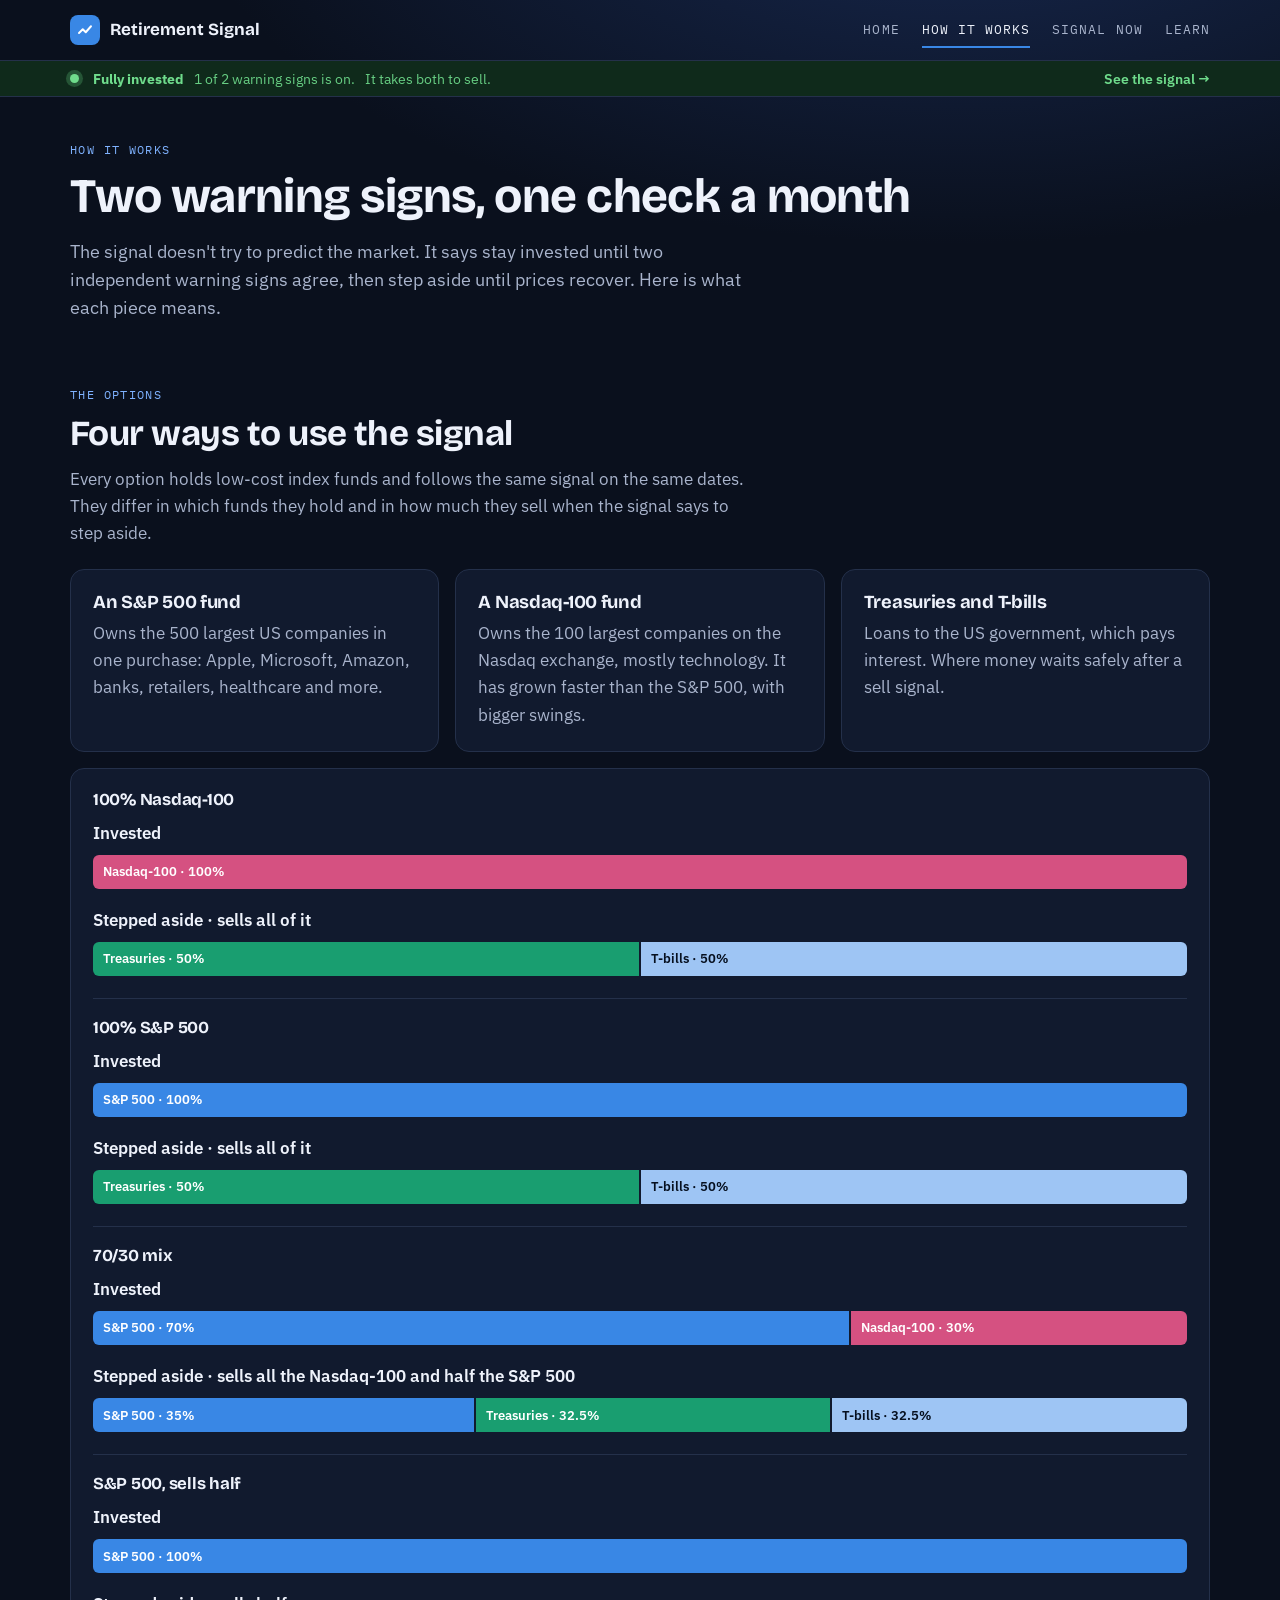
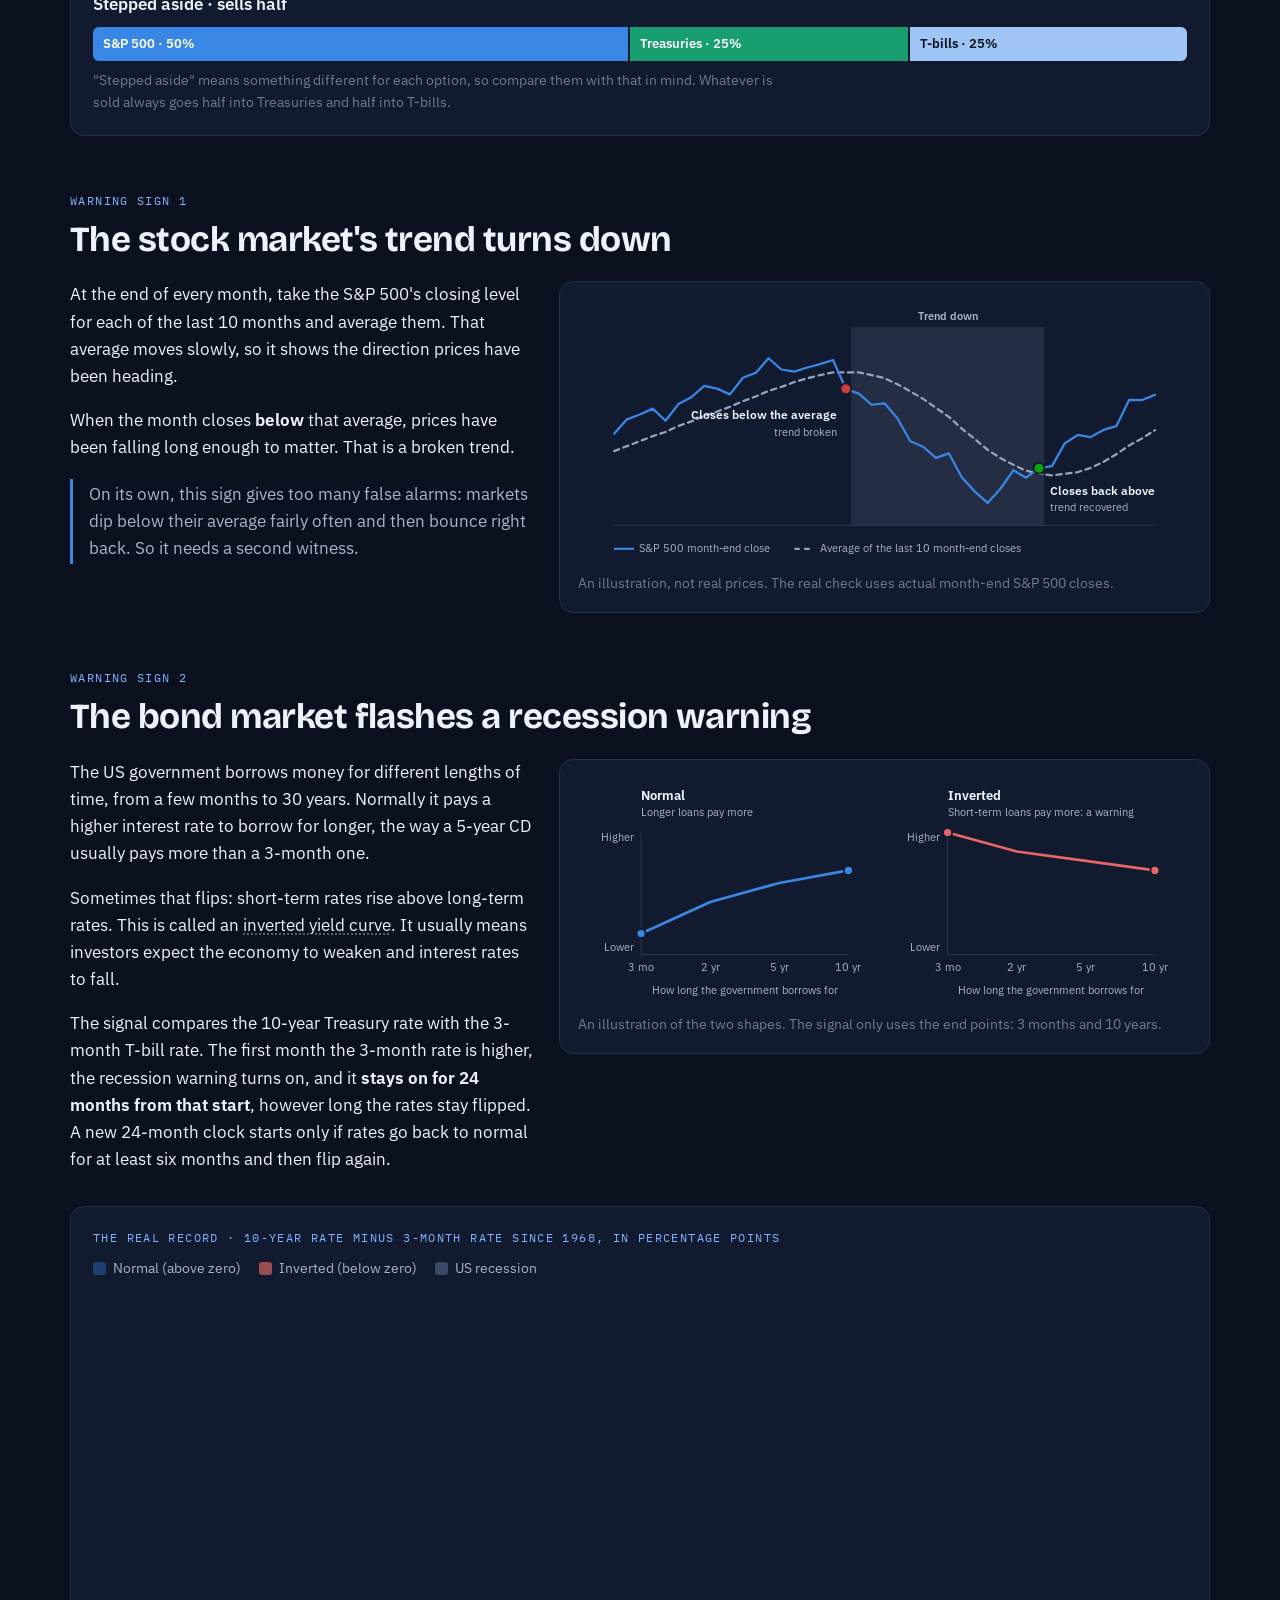
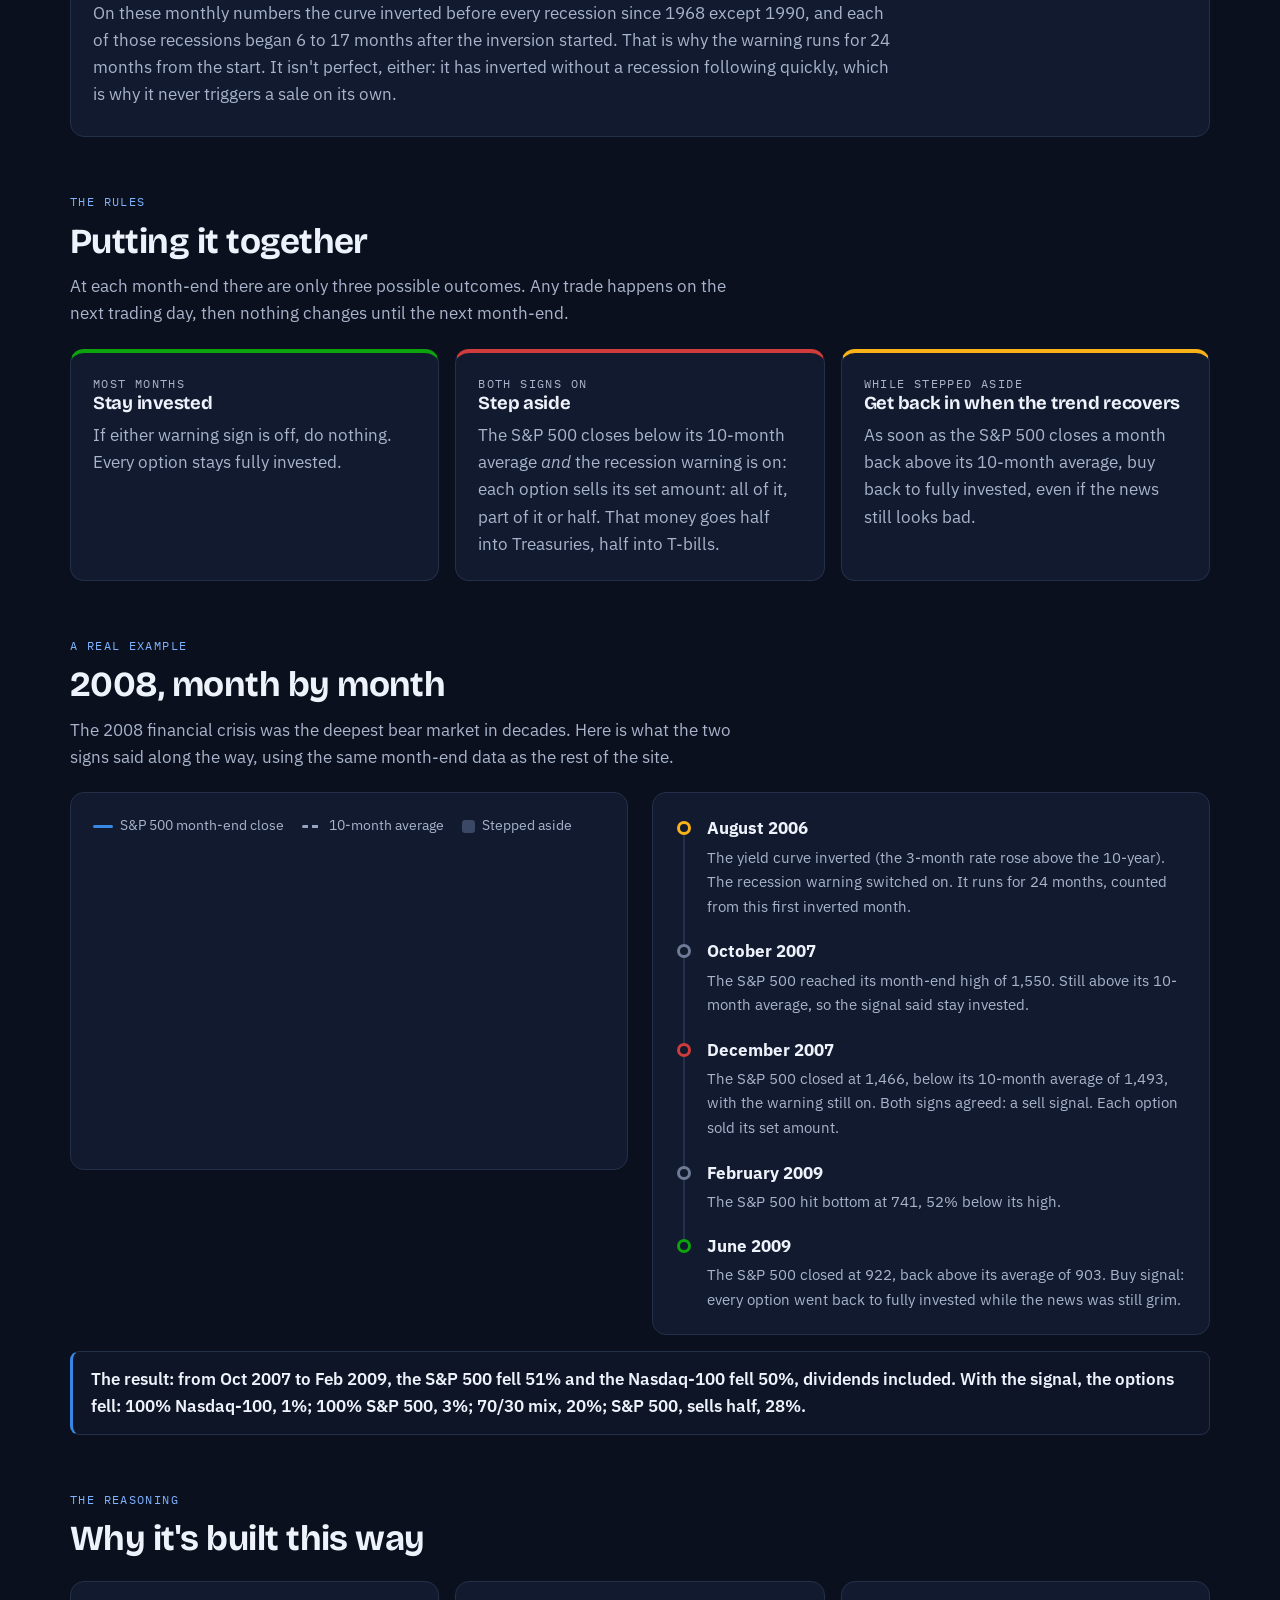
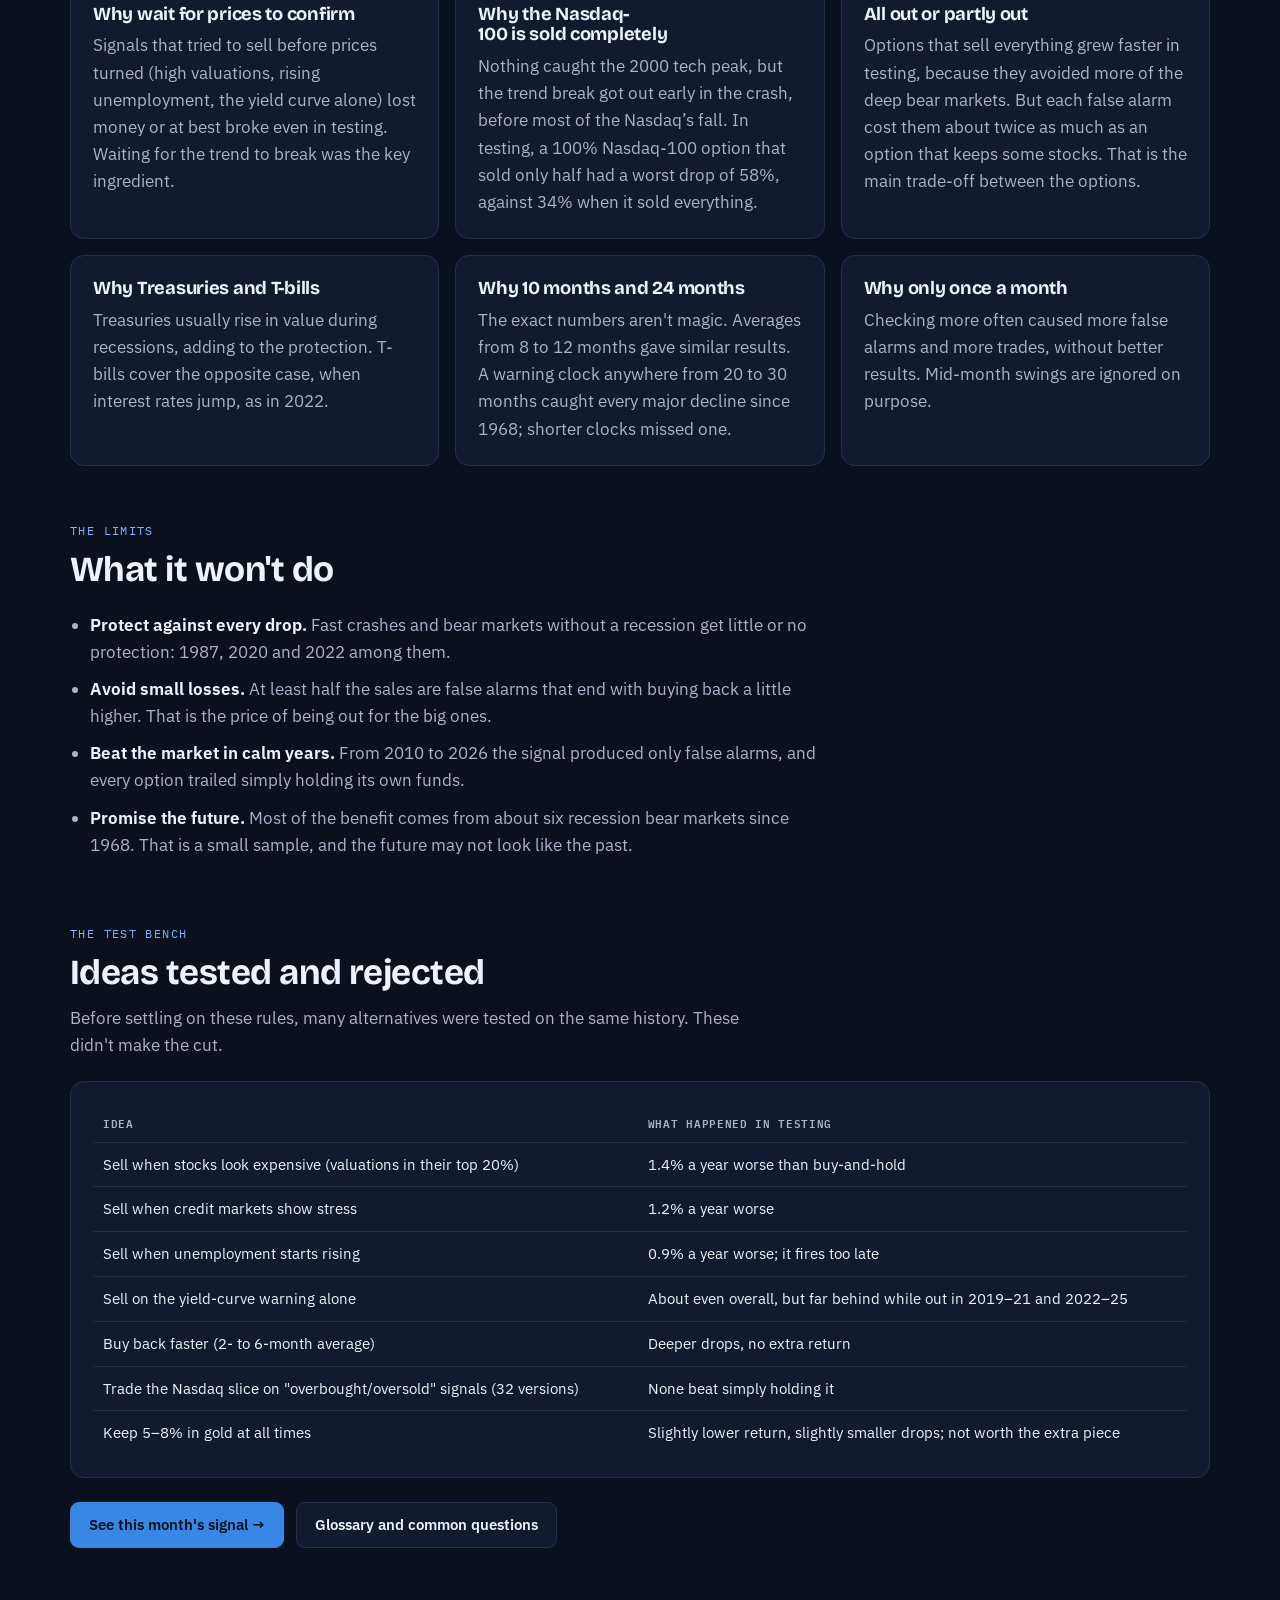
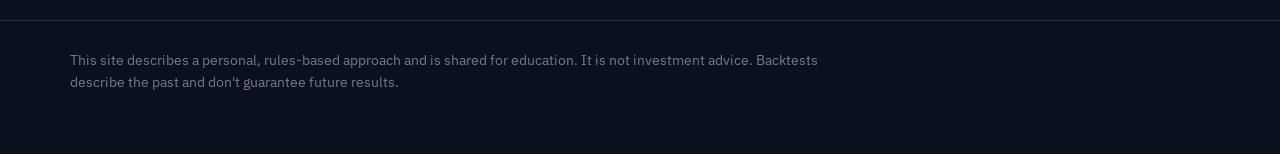
==== framework.html @ 0693ae66 "First version of the site" ====
<!DOCTYPE html>
<html lang="en">
<head>
  <!-- The <head> holds information about the page: its title, fonts, styles and scripts. -->
  <meta charset="utf-8">
  <meta name="viewport" content="width=device-width, initial-scale=1">
  <title>How it works · Retirement Signal</title>
  <meta name="description" content="How the Retirement Signal works, in plain English: the four options, the two warning signs, and a month-by-month look at 2008.">
  <link rel="icon" href="data:image/svg+xml,%3Csvg xmlns=%27http://www.w3.org/2000/svg%27 viewBox=%270 0 32 32%27%3E%3Crect width=%2732%27 height=%2732%27 rx=%277%27 fill=%27%233987e5%27/%3E%3Cpath d=%27M7 22l6-6 4 4 8-9%27 fill=%27none%27 stroke=%27white%27 stroke-width=%273%27 stroke-linecap=%27round%27 stroke-linejoin=%27round%27/%3E%3C/svg%3E">
  <link rel="preconnect" href="https://fonts.googleapis.com">
  <link rel="preconnect" href="https://fonts.gstatic.com" crossorigin>
  <link rel="stylesheet" href="https://fonts.googleapis.com/css2?family=Bricolage+Grotesque:opsz,wght@12..96,400..800&amp;family=IBM+Plex+Mono:wght@400;500;600&amp;family=IBM+Plex+Sans:wght@400;500;600&amp;display=swap">
  <!-- The ?v=... on each file is a version stamp: when it changes, browsers fetch the new file instead of an old saved copy. -->
  <link rel="stylesheet" href="assets/style.css?v=94b6d9b3">
  <!-- "defer" = download now, run once the page is ready, in this order: chart library, helpers, this page. -->
  <script defer src="assets/vendor/chart.umd.js?v=4.4.1"></script>
  <script defer src="assets/common.js?v=94b6d9b3"></script>
  <script defer src="assets/framework.js?v=94b6d9b3"></script>
</head>
<body data-page="framework" data-charts="yes">
  <header class="nav">
    <div class="wrap">
      <a class="brand" href="index.html"><span class="brand-mark" aria-hidden="true"><svg viewBox="0 0 24 24" fill="none" stroke="currentColor" stroke-width="2.6" stroke-linecap="round" stroke-linejoin="round"><path d="M4 16l5-5 4 4 7-8"/></svg></span><span class="brand-name">Retirement Signal</span></a>
      <nav class="nav-links" aria-label="Main">
        <a class="link" href="index.html">Home</a>
        <a class="link" href="framework.html">How it works</a>
        <a class="link" href="signal.html">Signal now</a>
        <a class="link" href="learn.html">Learn</a>
      </nav>
    </div>
  </header>

  <!-- A slim strip under the menu that says where things stand right now. common.js fills it in from data/signal.json. -->
  <a class="statusbar" id="statusbar" href="signal.html" hidden>
    <span class="wrap">
      <span class="sb-dot" aria-hidden="true"></span>
      <strong id="sb-state"></strong>
      <span class="sb-detail" id="sb-detail"></span>
      <span class="sb-note" id="sb-note"></span>
      <span class="sb-more">See the signal →</span>
    </span>
  </a>

  <main>
    <header class="page-head">
      <div class="wrap">
        <p class="eyebrow">How it works</p>
        <h1>Two warning signs, one check a month</h1>
        <p class="lead">The signal doesn't try to predict the market. It says stay invested until two independent warning signs agree, then step aside until prices recover. Here is what each piece means.</p>
      </div>
    </header>

    <section class="section">
      <div class="wrap">
        <header class="section-head"><p class="kicker">The options</p><h2>Four ways to use the signal</h2><p class="intro">Every option holds low-cost index funds and follows the same signal on the same dates. They differ in which funds they hold and in how much they sell when the signal says to step aside.</p></header>
        <div class="cards cols-3">
          <div class="card"><h3>An S&amp;P 500 fund</h3><p>Owns the 500 largest US companies in one purchase: Apple, Microsoft, Amazon, banks, retailers, healthcare and more.</p></div>
          <div class="card"><h3>A Nasdaq-100 fund</h3><p>Owns the 100 largest companies on the Nasdaq exchange, mostly technology. It has grown faster than the S&amp;P 500, with bigger swings.</p></div>
          <div class="card"><h3>Treasuries and T-bills</h3><p>Loans to the US government, which pays interest. Where money waits safely after a sell signal.</p></div>
        </div>
        <div class="panel allocs options">
          <div class="opt">
            <h3 class="opt-name">100% Nasdaq-100</h3>
            <div class="alloc"><div class="alloc-name">Invested</div><div class="bar" role="img" aria-label="100% Nasdaq-100"><div class="seg s-ndx" style="flex:100">Nasdaq-100 · 100%</div></div></div>
            <div class="alloc"><div class="alloc-name">Stepped aside · sells all of it</div><div class="bar" role="img" aria-label="50% Treasuries, 50% T-bills"><div class="seg s-safe" style="flex:50">Treasuries · 50%</div><div class="seg s-bills" style="flex:50">T-bills · 50%</div></div></div>
          </div>
          <div class="opt">
            <h3 class="opt-name">100% S&amp;P 500</h3>
            <div class="alloc"><div class="alloc-name">Invested</div><div class="bar" role="img" aria-label="100% S&amp;P 500"><div class="seg s-sp" style="flex:100">S&amp;P 500 · 100%</div></div></div>
            <div class="alloc"><div class="alloc-name">Stepped aside · sells all of it</div><div class="bar" role="img" aria-label="50% Treasuries, 50% T-bills"><div class="seg s-safe" style="flex:50">Treasuries · 50%</div><div class="seg s-bills" style="flex:50">T-bills · 50%</div></div></div>
          </div>
          <div class="opt">
            <h3 class="opt-name">70/30 mix</h3>
            <div class="alloc"><div class="alloc-name">Invested</div><div class="bar" role="img" aria-label="70% S&amp;P 500, 30% Nasdaq-100"><div class="seg s-sp" style="flex:70">S&amp;P 500 · 70%</div><div class="seg s-ndx" style="flex:30">Nasdaq-100 · 30%</div></div></div>
            <div class="alloc"><div class="alloc-name">Stepped aside · sells all the Nasdaq-100 and half the S&amp;P 500</div><div class="bar" role="img" aria-label="35% S&amp;P 500, 32.5% Treasuries, 32.5% T-bills"><div class="seg s-sp" style="flex:35">S&amp;P 500 · 35%</div><div class="seg s-safe" style="flex:32.5">Treasuries · 32.5%</div><div class="seg s-bills" style="flex:32.5">T-bills · 32.5%</div></div></div>
          </div>
          <div class="opt">
            <h3 class="opt-name">S&amp;P 500, sells half</h3>
            <div class="alloc"><div class="alloc-name">Invested</div><div class="bar" role="img" aria-label="100% S&amp;P 500"><div class="seg s-sp" style="flex:100">S&amp;P 500 · 100%</div></div></div>
            <div class="alloc"><div class="alloc-name">Stepped aside · sells half</div><div class="bar" role="img" aria-label="50% S&amp;P 500, 25% Treasuries, 25% T-bills"><div class="seg s-sp" style="flex:50">S&amp;P 500 · 50%</div><div class="seg s-safe" style="flex:25">Treasuries · 25%</div><div class="seg s-bills" style="flex:25">T-bills · 25%</div></div></div>
          </div>
          <p class="fine">"Stepped aside" means something different for each option, so compare them with that in mind. Whatever is sold always goes half into Treasuries and half into T-bills.</p>
        </div>
      </div>
    </section>

    <section class="section">
      <div class="wrap">
        <header class="section-head"><p class="kicker">Warning sign 1</p><h2>The stock market's trend turns down</h2></header>
        <div class="split">
          <div class="prose">
            <p>At the end of every month, take the S&amp;P 500's closing level for each of the last 10 months and average them. That average moves slowly, so it shows the direction prices have been heading.</p>
            <p>When the month closes <strong>below</strong> that average, prices have been falling long enough to matter. That is a broken trend.</p>
            <p class="callout">On its own, this sign gives too many false alarms: markets dip below their average fairly often and then bounce right back. So it needs a second witness.</p>
          </div>
          <figure class="figure">
            <svg viewBox="0 0 680 290" role="img" aria-label="Illustration: prices fall below their 10-month average, then later climb back above it">
              <rect x="303.1" y="30" width="214.3" height="220" style="fill: var(--c-band)"/>
              <line x1="40" y1="250" x2="640" y2="250" style="stroke: var(--c-axis)" stroke-width="1"/>
              <path d="M40.0 167.7 L54.3 162.1 L68.6 156.6 L82.9 151.0 L97.1 146.4 L111.4 139.8 L125.7 134.7 L140.0 128.6 L154.3 123.8 L168.6 118.4 L182.9 112.2 L197.1 107.0 L211.4 100.8 L225.7 96.4 L240.0 91.0 L254.3 86.9 L268.6 83.3 L282.9 80.4 L297.1 80.4 L311.4 80.3 L325.7 83.3 L340.0 86.7 L354.3 93.4 L368.6 101.3 L382.9 109.7 L397.1 119.7 L411.4 129.6 L425.7 142.6 L440.0 154.0 L454.3 166.1 L468.6 175.4 L482.9 182.8 L497.1 189.4 L511.4 192.4 L525.7 194.5 L540.0 192.9 L554.3 190.9 L568.6 186.4 L582.9 179.6 L597.1 171.1 L611.4 161.3 L625.7 153.5 L640.0 144.3" fill="none" style="stroke: var(--c-sp)" stroke-width="2.5" stroke-dasharray="6 5" stroke-linecap="round"/>
              <path d="M40.0 148.4 L54.3 132.4 L68.6 127.0 L82.9 120.5 L97.1 133.9 L111.4 115.5 L125.7 107.9 L140.0 95.2 L154.3 98.3 L168.6 104.7 L182.9 86.3 L197.1 80.9 L211.4 64.6 L225.7 77.1 L240.0 79.4 L254.3 74.9 L268.6 71.2 L282.9 66.6 L297.1 98.5 L311.4 103.8 L325.7 116.2 L340.0 114.6 L354.3 131.2 L368.6 156.7 L382.9 162.8 L397.1 175.2 L411.4 170.1 L425.7 196.6 L440.0 212.3 L454.3 225.1 L468.6 209.4 L482.9 188.9 L497.1 197.1 L511.4 186.6 L525.7 184.3 L540.0 159.1 L554.3 149.7 L568.6 152.1 L582.9 144.1 L597.1 140.0 L611.4 110.8 L625.7 111.0 L640.0 105.2" fill="none" style="stroke: var(--c-plan)" stroke-width="2.5" stroke-linejoin="round" stroke-linecap="round"/>
              <circle cx="297.1" cy="98.5" r="6" style="fill: var(--bad); stroke: var(--c-surface)" stroke-width="2"/>
              <circle cx="511.4" cy="186.6" r="6" style="fill: var(--good); stroke: var(--c-surface)" stroke-width="2"/>
              <text x="287.1" y="132.5" text-anchor="end" style="fill: var(--c-ink); font: 600 13px var(--font-ui)">Closes below the average</text>
              <text x="287.1" y="150.5" text-anchor="end" style="fill: var(--c-ink-2); font: 12px var(--font-ui)">trend broken</text>
              <text x="523.4" y="216.6" style="fill: var(--c-ink); font: 600 13px var(--font-ui)">Closes back above</text>
              <text x="523.4" y="234.6" style="fill: var(--c-ink-2); font: 12px var(--font-ui)">trend recovered</text>
              <text x="410.3" y="22" text-anchor="middle" style="fill: var(--c-ink-2); font: 600 12px var(--font-ui)">Trend down</text>
              <g style="font: 12px var(--font-ui); fill: var(--c-ink-2)">
                <line x1="40" y1="276" x2="62" y2="276" style="stroke: var(--c-plan)" stroke-width="2.5"/><text x="68" y="280">S&amp;P 500 month-end close</text>
                <line x1="240" y1="276" x2="262" y2="276" style="stroke: var(--c-sp)" stroke-width="2.5" stroke-dasharray="6 5"/><text x="268" y="280">Average of the last 10 month-end closes</text>
              </g>
            </svg>
            <figcaption>An illustration, not real prices. The real check uses actual month-end S&amp;P 500 closes.</figcaption>
          </figure>
        </div>
      </div>
    </section>

    <section class="section">
      <div class="wrap">
        <header class="section-head"><p class="kicker">Warning sign 2</p><h2>The bond market flashes a recession warning</h2></header>
        <div class="split">
          <div class="prose">
            <p>The US government borrows money for different lengths of time, from a few months to 30 years. Normally it pays a higher interest rate to borrow for longer, the way a 5-year CD usually pays more than a 3-month one.</p>
            <p>Sometimes that flips: short-term rates rise above long-term rates. This is called an <a class="term" href="learn.html#inverted">inverted yield curve</a>. It usually means investors expect the economy to weaken and interest rates to fall.</p>
            <p>The signal compares the 10-year Treasury rate with the 3-month T-bill rate. The first month the 3-month rate is higher, the recession warning turns on, and it <strong>stays on for 24 months from that start</strong>, however long the rates stay flipped. A new 24-month clock starts only if rates go back to normal for at least six months and then flip again.</p>
          </div>
          <figure class="figure">
            <svg viewBox="0 0 680 250" role="img" aria-label="Illustration: a normal yield curve slopes up; an inverted one slopes down">
              <g style="font: 12px var(--font-ui); fill: var(--c-ink-2)">
                <text x="70" y="24" style="fill: var(--c-ink); font: 650 14px var(--font-ui)">Normal</text>
                <text x="70" y="42">Longer loans pay more</text>
                <text x="410" y="24" style="fill: var(--c-ink); font: 650 14px var(--font-ui)">Inverted</text>
                <text x="410" y="42">Short-term loans pay more: a warning</text>
                <line x1="70" y1="196" x2="300" y2="196" style="stroke: var(--c-axis)"/>
                <line x1="410" y1="196" x2="640" y2="196" style="stroke: var(--c-axis)"/>
                <line x1="70" y1="60" x2="70" y2="196" style="stroke: var(--c-axis)"/>
                <line x1="410" y1="60" x2="410" y2="196" style="stroke: var(--c-axis)"/>
                <text x="62" y="70" text-anchor="end">Higher</text><text x="62" y="192" text-anchor="end">Lower</text>
                <text x="402" y="70" text-anchor="end">Higher</text><text x="402" y="192" text-anchor="end">Lower</text>
                <text x="70" y="214" text-anchor="middle">3 mo</text><text x="146.7" y="214" text-anchor="middle">2 yr</text><text x="223.3" y="214" text-anchor="middle">5 yr</text><text x="300" y="214" text-anchor="middle">10 yr</text>
                <text x="410" y="214" text-anchor="middle">3 mo</text><text x="486.7" y="214" text-anchor="middle">2 yr</text><text x="563.3" y="214" text-anchor="middle">5 yr</text><text x="640" y="214" text-anchor="middle">10 yr</text>
                <text x="185" y="240" text-anchor="middle">How long the government borrows for</text>
                <text x="525" y="240" text-anchor="middle">How long the government borrows for</text>
              </g>
              <polyline points="70,172.5 146.7,137.5 223.3,116.5 300,102.5" fill="none" style="stroke: var(--c-plan)" stroke-width="3" stroke-linecap="round" stroke-linejoin="round"/>
              <polyline points="410,60.5 486.7,81.5 563.3,92 640,102.5" fill="none" style="stroke: var(--c-neg)" stroke-width="3" stroke-linecap="round" stroke-linejoin="round"/>
              <g style="stroke: var(--c-surface)" stroke-width="2">
                <circle cx="70" cy="172.5" r="5" style="fill: var(--c-plan)"/><circle cx="300" cy="102.5" r="5" style="fill: var(--c-plan)"/>
                <circle cx="410" cy="60.5" r="5" style="fill: var(--c-neg)"/><circle cx="640" cy="102.5" r="5" style="fill: var(--c-neg)"/>
              </g>
            </svg>
            <figcaption>An illustration of the two shapes. The signal only uses the end points: 3 months and 10 years.</figcaption>
          </figure>
        </div>
        <div class="panel chart-card">
          <p class="fig-label">The real record · 10-year rate minus 3-month rate since 1968, in percentage points</p>
          <div class="legend-static">
            <span><i class="key-box k-pos"></i>Normal (above zero)</span>
            <span><i class="key-box k-neg"></i>Inverted (below zero)</span>
            <span><i class="key-box"></i>US recession</span>
          </div>
          <div class="chart-box mid"><canvas id="curve-chart" role="img" aria-label="Yield curve since 1968 with US recessions shaded"></canvas></div>
          <p class="chart-note">On these monthly numbers the curve inverted before every recession since 1968 except 1990, and each of those recessions began 6 to 17 months after the inversion started. That is why the warning runs for 24 months from the start. It isn't perfect, either: it has inverted without a recession following quickly, which is why it never triggers a sale on its own.</p>
        </div>
      </div>
    </section>

    <section class="section">
      <div class="wrap">
        <header class="section-head"><p class="kicker">The rules</p><h2>Putting it together</h2><p class="intro">At each month-end there are only three possible outcomes. Any trade happens on the next trading day, then nothing changes until the next month-end.</p></header>
        <div class="cards cols-3">
          <div class="card rule go"><p class="rule-when">Most months</p><h3>Stay invested</h3><p>If either warning sign is off, do nothing. Every option stays fully invested.</p></div>
          <div class="card rule stop"><p class="rule-when">Both signs on</p><h3>Step aside</h3><p>The S&amp;P 500 closes below its 10-month average <em>and</em> the recession warning is on: each option sells its set amount: all of it, part of it or half. That money goes half into Treasuries, half into T-bills.</p></div>
          <div class="card rule wait"><p class="rule-when">While stepped aside</p><h3>Get back in when the trend recovers</h3><p>As soon as the S&amp;P 500 closes a month back above its 10-month average, buy back to fully invested, even if the news still looks bad.</p></div>
        </div>
      </div>
    </section>

    <section class="section">
      <div class="wrap">
        <header class="section-head"><p class="kicker">A real example</p><h2>2008, month by month</h2><p class="intro">The 2008 financial crisis was the deepest bear market in decades. Here is what the two signs said along the way, using the same month-end data as the rest of the site.</p></header>
        <div class="split even">
          <div class="panel chart-card">
            <div class="legend-static">
              <span><i class="key-line" style="background:var(--c-plan)"></i>S&amp;P 500 month-end close</span>
              <span><i class="key-line dashed"></i>10-month average</span>
              <span><i class="key-box"></i>Stepped aside</span>
            </div>
            <div class="chart-box mid"><canvas id="story-chart" role="img" aria-label="S&amp;P 500 and its 10-month average, 2006 to 2010"></canvas></div>
          </div>
          <div class="panel"><ol class="timeline" id="story"></ol></div>
        </div>
        <p class="reading" id="story-result"></p>
      </div>
    </section>

    <section class="section">
      <div class="wrap">
        <header class="section-head"><p class="kicker">The reasoning</p><h2>Why it's built this way</h2></header>
        <div class="cards cols-3">
          <div class="card"><h3>Why wait for prices to confirm</h3><p>Signals that tried to sell before prices turned (high valuations, rising unemployment, the yield curve alone) lost money or at best broke even in testing. Waiting for the trend to break was the key ingredient.</p></div>
          <div class="card"><h3>Why the Nasdaq-100 is sold completely</h3><p>Nothing caught the 2000 tech peak, but the trend break got out early in the crash, before most of the Nasdaq’s fall. In testing, a 100% Nasdaq-100 option that sold only half had a worst drop of 58%, against 34% when it sold everything.</p></div>
          <div class="card"><h3>All out or partly out</h3><p>Options that sell everything grew faster in testing, because they avoided more of the deep bear markets. But each false alarm cost them about twice as much as an option that keeps some stocks. That is the main trade-off between the options.</p></div>
          <div class="card"><h3>Why Treasuries and T-bills</h3><p>Treasuries usually rise in value during recessions, adding to the protection. T-bills cover the opposite case, when interest rates jump, as in 2022.</p></div>
          <div class="card"><h3>Why 10 months and 24 months</h3><p>The exact numbers aren't magic. Averages from 8 to 12 months gave similar results. A warning clock anywhere from 20 to 30 months caught every major decline since 1968; shorter clocks missed one.</p></div>
          <div class="card"><h3>Why only once a month</h3><p>Checking more often caused more false alarms and more trades, without better results. Mid-month swings are ignored on purpose.</p></div>
        </div>
      </div>
    </section>

    <section class="section">
      <div class="wrap">
        <header class="section-head"><p class="kicker">The limits</p><h2>What it won't do</h2></header>
        <ul class="limits">
          <li><strong>Protect against every drop.</strong> Fast crashes and bear markets without a recession get little or no protection: 1987, 2020 and 2022 among them.</li>
          <li><strong>Avoid small losses.</strong> At least half the sales are false alarms that end with buying back a little higher. That is the price of being out for the big ones.</li>
          <li><strong>Beat the market in calm years.</strong> From 2010 to 2026 the signal produced only false alarms, and every option trailed simply holding its own funds.</li>
          <li><strong>Promise the future.</strong> Most of the benefit comes from about six recession bear markets since 1968. That is a small sample, and the future may not look like the past.</li>
        </ul>
      </div>
    </section>

    <section class="section">
      <div class="wrap">
        <header class="section-head"><p class="kicker">The test bench</p><h2>Ideas tested and rejected</h2><p class="intro">Before settling on these rules, many alternatives were tested on the same history. These didn't make the cut.</p></header>
        <div class="panel table-wrap">
          <table>
            <thead><tr><th>Idea</th><th>What happened in testing</th></tr></thead>
            <tbody>
              <tr><td>Sell when stocks look expensive (valuations in their top 20%)</td><td>1.4% a year worse than buy-and-hold</td></tr>
              <tr><td>Sell when credit markets show stress</td><td>1.2% a year worse</td></tr>
              <tr><td>Sell when unemployment starts rising</td><td>0.9% a year worse; it fires too late</td></tr>
              <tr><td>Sell on the yield-curve warning alone</td><td>About even overall, but far behind while out in 2019–21 and 2022–25</td></tr>
              <tr><td>Buy back faster (2- to 6-month average)</td><td>Deeper drops, no extra return</td></tr>
              <tr><td>Trade the Nasdaq slice on "overbought/oversold" signals (32 versions)</td><td>None beat simply holding it</td></tr>
              <tr><td>Keep 5–8% in gold at all times</td><td>Slightly lower return, slightly smaller drops; not worth the extra piece</td></tr>
            </tbody>
          </table>
        </div>
        <p class="actions"><a class="btn primary" href="signal.html">See this month's signal →</a> <a class="btn" href="learn.html">Glossary and common questions</a></p>
      </div>
    </section>
  </main>

  <footer class="footer">
    <div class="wrap">

      <p>This site describes a personal, rules-based approach and is shared for education. It is not investment advice. Backtests describe the past and don't guarantee future results.</p>
    </div>
  </footer>
</body>
</html>
---- assets/style.css ----
/* ==========================================================================
   style.css — "Night Watch": a dark instrument panel.
   The plan keeps watch; two warning lamps sit beside the chart.

   How CSS works in one sentence: a "selector" picks elements on the page
   (like .panel or h1) and the lines inside { } set how they look.
   The --names in :root are the design's settings. Change a color here
   and it changes everywhere, charts included (the scripts read these too).
   ========================================================================== */
:root {
  color-scheme: dark;
  /* page */
  --bg: #0a101d;  --surface: #111a2e;  --surface-2: #0d1526;  --field: #0d1526;
  --ink: #eef2fb;  --ink-2: #a9b4cc;  --ink-3: #6f7b96;  --line: #24304a;
  --link: #7fb2ff;  --focus: #7fb2ff;  --accent: #3987e5;  --accent-ink: #06101f;
  /* chart lines: this plan, S&P 500, Nasdaq-100 */
  --c-plan: #3987e5;  --c-sp: #93a3c0;  --c-ndx: #d55181;
  --c-band: rgba(147, 163, 192, 0.14);  --c-band-key: #3a4865;
  --c-grid: #1a2540;  --c-axis: #2c3a58;  --c-ink: #eef2fb;  --c-ink-2: #a9b4cc;  --c-ink-3: #6f7b96;
  --c-surface: #111a2e;  --c-tip: #0a101d;  --c-neg: #e66767;
  --chart-area: 0.3;  --chart-plan-width: 2.75;  --tip-radius: 8;
  /* status: good / warning / bad */
  --good: #0ca30c;  --good-bg: #0f2a1b;  --good-ink: #6fdc8c;
  --warn: #fab219;  --warn-bg: #2e2410;  --warn-ink: #fab219;
  --bad: #d03b3b;   --bad-bg: #321717;   --bad-ink: #f08a8a;
  --seg-safe: #199e70;  --seg-bills: #9ec5f4;  --seg-bills-ink: #06101f;
  /* shape and type */
  --radius: 14px;  --radius-sm: 9px;  --wrap: 1180px;
  --font-display: "Bricolage Grotesque", "Segoe UI", system-ui, sans-serif;
  --font-body: "IBM Plex Sans", "Segoe UI", system-ui, sans-serif;
  --font-ui: "IBM Plex Sans", "Segoe UI", system-ui, sans-serif;
  --font-num: "IBM Plex Mono", Consolas, "Courier New", monospace;
}
/* ---------- layout shared by the whole site ---------- */
*, *::before, *::after { box-sizing: border-box; }
html { scroll-behavior: smooth; -webkit-text-size-adjust: 100%; }
body {
  margin: 0;
  background: var(--bg);
  color: var(--ink);
  font-family: var(--font-body);
  font-size: 17px;
  line-height: 1.6;
}
[hidden] { display: none !important; }
a { color: var(--link); text-underline-offset: 3px; }
a.term { color: inherit; text-decoration: underline dotted var(--ink-3); }
a.term:hover { color: var(--link); }
h1, h2, h3 { font-family: var(--font-display); line-height: 1.12; margin: 0; text-wrap: balance; }
p { margin: 0 0 1em; }
strong { font-weight: 650; }
:focus-visible { outline: 3px solid var(--focus); outline-offset: 2px; }
.wrap { width: 100%; max-width: var(--wrap, 1120px); margin: 0 auto; padding: 0 20px; }
.wrap.narrow { max-width: 800px; }

/* navigation */
.nav .wrap { display: flex; align-items: center; justify-content: space-between; gap: 12px 24px; flex-wrap: wrap; min-height: 60px; padding-top: 8px; padding-bottom: 8px; }
.brand { display: inline-flex; align-items: center; gap: 10px; text-decoration: none; color: var(--ink); font-family: var(--font-display); font-weight: 700; }
.brand-mark { width: 30px; height: 30px; display: grid; place-items: center; flex: none; }
.brand-mark svg { width: 18px; height: 18px; }
.nav-links { display: flex; flex-wrap: wrap; gap: 4px 22px; }
.nav .link { color: var(--ink-2); text-decoration: none; font-family: var(--font-ui); font-size: 0.95rem; padding: 6px 0; white-space: nowrap; }
.nav .link:hover, .nav .link[aria-current="page"] { color: var(--ink); }

/* hero: heading, the warning lamps and the main chart */
.hero-grid { display: grid; gap: 20px 32px; grid-template-columns: minmax(0, 1fr); }
.hero-head h1 { font-size: clamp(1.9rem, 4.2vw, 3.2rem); }
.lead { font-size: 1.1rem; color: var(--ink-2); max-width: 62ch; margin: 14px 0 0; }
.eyebrow, .kicker, .fig-label, .side-title, .rule-when { font-family: var(--font-ui); font-size: 0.8rem; margin: 0 0 10px; color: var(--ink-2); }
.hero-side { display: flex; flex-direction: column; gap: 10px; align-items: flex-start; min-width: 0; }
.side-title { margin: 0; }
.side-link { font-family: var(--font-ui); font-size: 0.9rem; }
.lamps { display: flex; flex-wrap: wrap; gap: 8px 18px; }
.lamp { display: inline-flex; align-items: center; gap: 8px; font-family: var(--font-ui); font-size: 0.92rem; }
.bulb { width: 14px; height: 14px; border-radius: 50%; flex: none; background: var(--ink-3); }
.lamp[data-state="on"] .bulb { background: var(--warn); }
.lamp[data-state="off"] .bulb { background: var(--good); }
.lamp-name { color: var(--ink-2); }
.pill { display: inline-flex; align-items: center; gap: 6px; padding: 5px 12px; border-radius: 999px; font-family: var(--font-ui); font-weight: 600; font-size: 0.88rem; text-decoration: none; }
.pill svg { width: 16px; height: 16px; flex: none; }
.pill.good { background: var(--good-bg); color: var(--good-ink); }
.pill.warn { background: var(--warn-bg); color: var(--warn-ink); }
.pill.bad { background: var(--bad-bg); color: var(--bad-ink); }

.stage { min-width: 0; }
.stage-top { display: flex; flex-wrap: wrap; justify-content: space-between; align-items: flex-end; gap: 12px 24px; }
.readout { min-width: 0; }
.ro-date { font-family: var(--font-ui); font-size: 0.9rem; color: var(--ink-2); min-height: 1.4em; }
.ro-items { display: flex; flex-wrap: wrap; gap: 6px 30px; margin-top: 4px; }
.ro-name { display: flex; align-items: center; gap: 6px; font-family: var(--font-ui); font-size: 0.85rem; color: var(--ink-2); }
.ro-val { display: block; font-family: var(--font-num); font-size: clamp(1.25rem, 2.6vw, 1.9rem); font-weight: 600; line-height: 1.15; font-variant-numeric: tabular-nums; }
.ro-plan .ro-val { font-size: clamp(1.6rem, 3.6vw, 2.6rem); }
.dot { width: 10px; height: 10px; border-radius: 50%; display: inline-block; flex: none; }
.toggle { display: inline-flex; flex-wrap: wrap; gap: 2px; padding: 3px; border: 1px solid var(--line); border-radius: var(--radius-sm); background: var(--surface); }
.toggle button, .chip, .btn { font: inherit; font-family: var(--font-ui); cursor: pointer; }
.toggle button { font-size: 0.85rem; border: 0; background: transparent; color: var(--ink-2); padding: 7px 12px; border-radius: calc(var(--radius-sm) - 2px); }
.toggle button[aria-pressed="true"] { background: var(--accent); color: var(--accent-ink); font-weight: 600; }
.chips { display: flex; flex-wrap: wrap; gap: 8px; align-items: center; margin: 14px 0 6px; }
.chip { display: inline-flex; align-items: center; gap: 7px; font-size: 0.85rem; padding: 6px 13px; border-radius: 999px; border: 1px solid var(--line); background: transparent; color: var(--ink-2); }
.chip:hover { color: var(--ink); border-color: var(--ink-3); }
.chip[aria-pressed="true"] { background: var(--ink); color: var(--bg); border-color: var(--ink); }
.chip.series[aria-pressed="true"] { background: transparent; color: var(--ink); border-color: var(--line); }
.chip.series[aria-pressed="false"] { opacity: 0.5; text-decoration: line-through; }
.chip-key, .legend-static span { display: inline-flex; align-items: center; gap: 7px; font-family: var(--font-ui); font-size: 0.85rem; color: var(--ink-2); }
.legend-static { display: flex; flex-wrap: wrap; gap: 6px 18px; margin-bottom: 10px; }
.key-line { width: 20px; height: 3px; border-radius: 2px; display: inline-block; flex: none; }
.key-line.dashed { background: repeating-linear-gradient(90deg, var(--c-sp) 0 6px, transparent 6px 10px); }
.key-box { width: 13px; height: 13px; border-radius: 3px; display: inline-block; flex: none; background: var(--c-band-key); }
.key-box.k-pos { background: color-mix(in srgb, var(--c-plan) 35%, transparent); }
.key-box.k-neg { background: color-mix(in srgb, var(--c-neg) 65%, transparent); }
.key-box.k-pos.solid { background: var(--c-plan); }
.key-box.k-neg.solid { background: var(--c-neg); }
.chart-box { position: relative; height: 240px; }
.chart-box.hero-chart { height: clamp(320px, 52vh, 520px); }
.chart-box.mid { height: 300px; }
.stage-foot { display: flex; flex-wrap: wrap; justify-content: space-between; align-items: center; gap: 10px 20px; }
.stage-foot .chips { margin: 10px 0; }
.btn { display: inline-flex; align-items: center; gap: 8px; text-decoration: none; font-weight: 600; font-size: 0.92rem; padding: 10px 18px; border-radius: var(--radius-sm); border: 1px solid var(--line); background: var(--surface); color: var(--ink); }
.btn svg { width: 16px; height: 16px; }
.btn.primary { background: var(--accent); border-color: var(--accent); color: var(--accent-ink); }
.chart-note { color: var(--ink-2); margin: 10px 0 6px; max-width: 80ch; }
.chart-fine, .fine { font-size: 0.86rem; color: var(--ink-3); margin: 8px 0 0; max-width: 85ch; }
.fine strong { color: var(--ink-2); }

/* sections */
.section { padding: 56px 0 0; }
.section-head { margin-bottom: 22px; }
.section-head h2, .page-head h1 { font-size: clamp(1.5rem, 3vw, 2.2rem); }
.page-head h1 { font-size: clamp(1.9rem, 4.2vw, 3rem); }
.page-head { padding: 44px 0 8px; }
.intro { color: var(--ink-2); font-size: 1.05rem; max-width: 68ch; margin: 12px 0 0; }
.actions { display: flex; flex-wrap: wrap; gap: 12px; margin: 24px 0 0; }
.panel, .card, .stat { background: var(--surface); border: 1px solid var(--line); border-radius: var(--radius); padding: 22px; min-width: 0; }
.wrap > .panel + .panel, .wrap > .cards + .panel, .wrap > .split + .panel, .wrap > .status + .panel { margin-top: 16px; }

/* headline numbers */
.stats { display: grid; gap: 16px; grid-template-columns: repeat(auto-fit, minmax(230px, 1fr)); }
.stat-label { font-family: var(--font-ui); font-size: 0.88rem; font-weight: 600; color: var(--ink-2); }
.stat-value { font-family: var(--font-num); font-size: 2.3rem; font-weight: 600; line-height: 1.1; margin: 8px 0 6px; font-variant-numeric: tabular-nums; }
.compare { display: flex; flex-wrap: wrap; gap: 2px 14px; font-family: var(--font-ui); font-size: 0.86rem; color: var(--ink-2); }
.compare span { display: inline-flex; align-items: center; gap: 6px; white-space: nowrap; }
.compare .dot { width: 8px; height: 8px; }
.stat-explain { font-size: 0.86rem; color: var(--ink-3); margin-top: 10px; padding-top: 10px; border-top: 1px solid var(--line); }

/* three steps */
.steps3 { list-style: none; counter-reset: s; margin: 0; padding: 0; display: grid; gap: 16px; grid-template-columns: minmax(0, 1fr); }
@media (min-width: 860px) { .steps3 { grid-template-columns: repeat(3, minmax(0, 1fr)); } }
.steps3 li { counter-increment: s; background: var(--surface); border: 1px solid var(--line); border-radius: var(--radius); padding: 22px; }
.steps3 li::before { content: counter(s); display: grid; place-items: center; width: 36px; height: 36px; border-radius: 50%; background: var(--accent); color: var(--accent-ink); font-family: var(--font-num); font-weight: 700; margin-bottom: 14px; }
.steps3 h3, .card h3 { font-size: 1.15rem; margin-bottom: 8px; }
.steps3 p, .card p { color: var(--ink-2); margin: 0; }

/* calculator */
.calc-form { display: grid; gap: 14px; grid-template-columns: repeat(auto-fit, minmax(190px, 1fr)); margin-bottom: 18px; }
.field label { display: block; font-family: var(--font-ui); font-size: 0.86rem; font-weight: 600; color: var(--ink-2); margin-bottom: 6px; }
.field input, .field select { width: 100%; font: inherit; font-family: var(--font-num); padding: 10px 12px; border-radius: var(--radius-sm); border: 1px solid var(--ink-3); background: var(--field); color: var(--ink); }
.field-error { color: var(--bad-ink); font-family: var(--font-ui); font-size: 0.8rem; min-height: 1.2em; margin-top: 4px; }
.results { display: grid; gap: 16px; grid-template-columns: repeat(auto-fit, minmax(230px, 1fr)); transition: opacity 0.15s; }
.results.stale { opacity: 0.35; }
.result { border: 1px solid var(--line); border-radius: var(--radius-sm); padding: 16px; background: var(--surface-2); min-width: 0; }
.result-name { font-family: var(--font-ui); font-size: 0.86rem; color: var(--ink-2); }
.result-value { font-family: var(--font-num); font-size: 1.7rem; font-weight: 600; line-height: 1.2; margin: 4px 0 8px; font-variant-numeric: tabular-nums; }
.result-bar { height: 8px; border-radius: 4px; background: var(--line); margin-bottom: 10px; overflow: hidden; }
.result-bar i { display: block; height: 100%; border-radius: 4px; }
.result.plan .result-bar i { background: var(--c-plan); }
.result.sp .result-bar i { background: var(--c-sp); }
.result.ndx .result-bar i { background: var(--c-ndx); }
.result-row { display: flex; justify-content: space-between; gap: 12px; font-family: var(--font-ui); font-size: 0.88rem; color: var(--ink-2); padding-top: 5px; }
.result-row b { color: var(--ink); font-family: var(--font-num); font-weight: 600; font-variant-numeric: tabular-nums; }

/* tables */
.table-wrap { overflow-x: auto; }
table { width: 100%; border-collapse: collapse; font-size: 0.93rem; }
th, td { text-align: left; padding: 10px 10px; border-bottom: 1px solid var(--line); }
th { font-family: var(--font-ui); color: var(--ink-2); font-weight: 600; font-size: 0.82rem; vertical-align: bottom; }
td.muted { color: var(--ink-2); }
td.num, th.num { text-align: right; font-family: var(--font-num); font-variant-numeric: tabular-nums; white-space: nowrap; }
tbody tr:last-child td { border-bottom: 0; }
.up { color: var(--good-ink); }
.down { color: var(--bad-ink); }
details.more { margin-top: 18px; }
details > summary { cursor: pointer; font-family: var(--font-ui); font-weight: 600; color: var(--link); margin-bottom: 14px; }

/* how it works */
.cards { display: grid; gap: 16px; }
.cards.cols-3 { grid-template-columns: minmax(0, 1fr); }
@media (min-width: 640px) { .cards.cols-3 { grid-template-columns: repeat(2, minmax(0, 1fr)); } }
@media (min-width: 960px) { .cards.cols-3 { grid-template-columns: repeat(3, minmax(0, 1fr)); } }
.rule { border-top-width: 4px; }
.rule.go { border-top-color: var(--good); }
.rule.stop { border-top-color: var(--bad); }
.rule.wait { border-top-color: var(--warn); }
.rule-when { margin-bottom: 6px; }
.allocs { margin-top: 16px; }
.alloc + .alloc { margin-top: 18px; }
.alloc-name { font-family: var(--font-ui); font-weight: 600; margin-bottom: 8px; }
.bar { display: flex; gap: 2px; min-height: 34px; border-radius: 6px; overflow: hidden; }
.seg { display: flex; align-items: center; padding: 6px 10px; font-family: var(--font-ui); font-size: 0.82rem; font-weight: 600; line-height: 1.2; color: #fff; min-width: 0; }
.seg.s-sp { background: var(--c-plan); }
.seg.s-ndx { background: var(--c-ndx); }
.seg.s-safe { background: var(--seg-safe); }
.seg.s-bills { background: var(--seg-bills); color: var(--seg-bills-ink); }
.split { display: grid; gap: 24px; align-items: start; grid-template-columns: minmax(0, 1fr); }
@media (min-width: 900px) { .split { grid-template-columns: minmax(0, 5fr) minmax(0, 7fr); } .split.even { grid-template-columns: minmax(0, 1fr) minmax(0, 1fr); } }
.prose p { max-width: 62ch; }
.callout { border-left: 3px solid var(--accent); padding: 2px 0 2px 16px; color: var(--ink-2); }
figure { margin: 0; }
.figure { background: var(--surface); border: 1px solid var(--line); border-radius: var(--radius); padding: 18px; }
.figure svg { width: 100%; height: auto; display: block; }
.figure figcaption { font-size: 0.86rem; color: var(--ink-3); margin-top: 10px; }
.timeline { list-style: none; margin: 0; padding: 0; }
.timeline li { position: relative; padding: 0 0 20px 32px; }
.timeline li:last-child { padding-bottom: 0; }
.timeline li::before { content: ""; position: absolute; left: 8px; top: 8px; bottom: -8px; width: 2px; background: var(--line); }
.timeline li:last-child::before { display: none; }
.timeline li::after { content: ""; position: absolute; left: 2px; top: 6px; width: 14px; height: 14px; border-radius: 50%; background: var(--surface); border: 3px solid var(--ink-3); }
.timeline li.stop::after { border-color: var(--bad); }
.timeline li.go::after { border-color: var(--good); }
.timeline li.warn::after { border-color: var(--warn); }
.timeline .when { font-family: var(--font-ui); font-weight: 700; }
.timeline p { margin: 2px 0 0; color: var(--ink-2); font-size: 0.96rem; }
.reading { margin: 16px 0 0; padding: 14px 18px; border-radius: var(--radius-sm); background: var(--surface-2); border: 1px solid var(--line); font-weight: 600; }
.limits { margin: 0; padding-left: 1.2em; max-width: 75ch; }
.limits li { margin-bottom: 10px; color: var(--ink-2); }
.limits strong { color: var(--ink); }

/* signal page */
.status { display: flex; gap: 18px; align-items: flex-start; background: var(--surface); border: 1px solid var(--line); border-radius: var(--radius); padding: 24px; border-left: 8px solid var(--ink-3); }
.status[data-kind="good"] { border-left-color: var(--good); }
.status[data-kind="warn"] { border-left-color: var(--warn); }
.status[data-kind="bad"] { border-left-color: var(--bad); }
.status-icon { width: 54px; height: 54px; border-radius: 50%; display: grid; place-items: center; flex: none; background: var(--surface-2); color: var(--ink-2); }
.status-icon svg { width: 28px; height: 28px; }
.status[data-kind="good"] .status-icon { background: var(--good-bg); color: var(--good-ink); }
.status[data-kind="warn"] .status-icon { background: var(--warn-bg); color: var(--warn-ink); }
.status[data-kind="bad"] .status-icon { background: var(--bad-bg); color: var(--bad-ink); }
.status-body { min-width: 0; }
.status-label { font-family: var(--font-ui); font-size: 0.88rem; color: var(--ink-2); margin: 0 0 4px; }
.status-title { font-family: var(--font-display); font-size: clamp(1.5rem, 3.6vw, 2.3rem); font-weight: 700; line-height: 1.12; margin: 0 0 10px; text-wrap: balance; }
.status-means { margin: 0 0 6px; max-width: 70ch; }
.banner { background: var(--warn-bg); color: var(--warn-ink); border-radius: var(--radius-sm); padding: 12px 16px; margin-top: 14px; }
.checks { display: grid; gap: 16px; grid-template-columns: repeat(auto-fit, minmax(300px, 1fr)); margin: 16px 0 12px; }
.check h3 { font-size: 1.25rem; margin: 6px 0 10px; }
.check p { color: var(--ink-2); }
.lamp.big .bulb { width: 18px; height: 18px; }
.meter { margin: 6px 0 14px; }
.meter-track { position: relative; height: 10px; border-radius: 5px; background: linear-gradient(90deg, var(--warn-bg) 0 50%, var(--good-bg) 50% 100%); border: 1px solid var(--line); }
.meter-mid { position: absolute; left: 50%; top: -5px; bottom: -5px; width: 2px; background: var(--ink-2); }
.meter-dot { position: absolute; top: 50%; left: 50%; width: 18px; height: 18px; border-radius: 50%; transform: translate(-50%, -50%); background: var(--good); border: 3px solid var(--surface); box-shadow: 0 0 0 1px var(--ink-3); }
.meter-dot[data-side="below"] { background: var(--warn); }
.meter-scale { display: flex; justify-content: space-between; font-family: var(--font-ui); font-size: 0.76rem; color: var(--ink-3); margin-top: 8px; }
.dots { display: grid; grid-template-columns: repeat(24, minmax(0, 1fr)); gap: 4px; max-width: 420px; margin: 6px 0 6px; }
.mdot { aspect-ratio: 1; border-radius: 50%; border: 2px solid var(--ink-3); }
.mdot.inv { background: var(--c-neg); border-color: var(--c-neg); }
.dots.spent .mdot.inv { background: var(--ink-3); border-color: var(--ink-3); opacity: .55; }
.kv { display: grid; grid-template-columns: 1fr auto; gap: 6px 16px; margin: 12px 0 0; font-size: 0.93rem; }
.kv dt { color: var(--ink-2); font-family: var(--font-ui); }
.kv dd { margin: 0; text-align: right; font-family: var(--font-num); font-weight: 600; font-variant-numeric: tabular-nums; }
.numbered { margin: 0; padding-left: 1.3em; }
.numbered li { margin-bottom: 12px; padding-left: 4px; }
.numbered li:last-child { margin-bottom: 0; }

/* learn page */
.faq details { background: var(--surface); border: 1px solid var(--line); border-radius: var(--radius-sm); padding: 2px 18px; margin-bottom: 10px; }
.faq summary { color: var(--ink); font-family: var(--font-display); font-size: 1.08rem; margin: 13px 0; }
.faq details p { color: var(--ink-2); }
.gl-search { max-width: 380px; margin-bottom: 16px; }
.glossary { display: grid; gap: 12px; grid-template-columns: repeat(auto-fit, minmax(290px, 1fr)); margin: 0; }
.glossary > div { background: var(--surface); border: 1px solid var(--line); border-radius: var(--radius-sm); padding: 16px 18px; scroll-margin-top: 90px; }
.glossary > div:target { outline: 3px solid var(--focus); }
.glossary dt { font-family: var(--font-display); font-weight: 700; margin-bottom: 4px; }
.glossary dd { margin: 0; color: var(--ink-2); font-size: 0.95rem; }

/* footer and messages */
.footer { margin-top: 72px; padding: 28px 0 48px; border-top: 1px solid var(--line); color: var(--ink-3); font-size: 0.86rem; }
.footer p { max-width: 95ch; }
.error { background: var(--bad-bg); color: var(--bad-ink); padding: 14px 18px; border-radius: var(--radius-sm); margin: 16px auto; max-width: 1080px; font-family: var(--font-ui); }

@media (max-width: 640px) {
  body { font-size: 16px; }
  .section { padding-top: 40px; }
  .panel, .card, .stat, .steps3 li { padding: 18px; }
  .chart-box.hero-chart { height: 340px; }
  .status { flex-direction: column; gap: 12px; padding: 20px; }
  .seg { font-size: 0.72rem; padding: 5px 6px; }
  .nav-links { gap: 2px 16px; }
  .stage-top .toggle { display: flex; width: 100%; }
  .toggle button { flex: 1 1 0; padding: 7px 4px; white-space: nowrap; }
  .toggle .sep { display: none; }
  .toggle .sub { display: block; font-size: 0.72rem; font-weight: 400; opacity: 0.85; }
}
@media (prefers-reduced-motion: reduce) { html { scroll-behavior: auto; } * { transition: none !important; animation: none !important; } }

/* The side-by-side table on phones: let the headings wrap and tighten the cells so all four columns fit */
@media (max-width: 640px) {
  .section-compare table { font-size: 0.86rem; }
  .section-compare th.num { white-space: normal; }
  .section-compare th, .section-compare td { padding-left: 6px; padding-right: 6px; }
  .section-compare td:first-child { min-width: 7.5em; }
}

/* The slim "where the plan stands now" strip under the menu */
.statusbar { display: block; text-decoration: none; font-family: var(--font-ui); font-size: 0.9rem; line-height: 1.35; border-bottom: 1px solid var(--line); }
.statusbar[hidden] { display: none; }
.statusbar .wrap { display: flex; align-items: center; gap: 4px 10px; flex-wrap: wrap; padding-top: 8px; padding-bottom: 8px; }
.statusbar.good { background: var(--good-bg); color: var(--good-ink); }
.statusbar.warn { background: var(--warn-bg); color: var(--warn-ink); }
.sb-dot { width: 9px; height: 9px; border-radius: 50%; background: currentColor; flex: none; box-shadow: 0 0 0 4px color-mix(in srgb, currentColor 24%, transparent); margin-right: 4px; }
.statusbar strong { font-weight: 700; }
.sb-detail, .sb-note { opacity: 0.92; }
@media (max-width: 640px) { .sb-note, .sb-more { display: none; } .statusbar { font-size: 0.86rem; } }
.sb-more { margin-left: auto; font-weight: 600; white-space: nowrap; }
.statusbar:hover .sb-more { text-decoration: underline; }
body[data-page="signal"] .sb-more { display: none; }

/* The four options: the note under the buttons, the second line in table cells, and the in/out bars on How it works */
.option-note { display: flex; flex-wrap: wrap; gap: 4px 18px; margin: 12px 0 12px; font-size: 0.9rem; color: var(--ink-2); }
.option-note strong, .option-note b { color: var(--ink); }
.option-note b { font-weight: 600; }
.cell-sub { display: block; margin-top: 3px; font-size: 0.8rem; font-weight: 400; color: var(--ink-3); white-space: normal; max-width: 46ch; }
.options .opt + .opt { margin-top: 22px; padding-top: 20px; border-top: 1px solid var(--line); }
.opt-name { margin: 0 0 10px; font-size: 1.05rem; }
@media (max-width: 640px) {
  .stage-top .toggle { display: grid; grid-template-columns: 1fr 1fr; }
  .section-compare td:first-child { min-width: 9.5em; }
}

/* ---------- Night Watch: the look ---------- */
body { background: radial-gradient(1100px 520px at 75% -120px, #17284f 0%, rgba(23, 40, 79, 0) 70%), var(--bg); background-repeat: no-repeat; }
h1, h2, h3 { font-weight: 700; letter-spacing: -0.015em; }
.hl { color: var(--warn); }
.nav { border-bottom: 1px solid var(--line); }
.brand-mark { background: var(--accent); color: #fff; border-radius: 8px; }
.nav .link { font-family: var(--font-num); font-size: 0.82rem; text-transform: uppercase; letter-spacing: 0.08em; border-bottom: 2px solid transparent; }
.nav .link[aria-current="page"] { border-bottom-color: var(--accent); }
.eyebrow, .kicker, .fig-label, .side-title, .rule-when { font-family: var(--font-num); text-transform: uppercase; letter-spacing: 0.12em; font-size: 0.72rem; color: var(--link); }

.hero { padding: 40px 0 0; }
@media (min-width: 980px) {
  .hero-grid { grid-template-columns: minmax(0, 1fr) 340px; grid-template-areas: "head side" "stage stage"; align-items: end; }
  .hero-head { grid-area: head; }  .hero-side { grid-area: side; }  .stage { grid-area: stage; }
}
.hero-side { background: var(--surface-2); border: 1px solid var(--line); border-radius: var(--radius); padding: 16px 18px; }
.hero-side .lamps { flex-direction: column; gap: 10px; width: 100%; }
.lamp { width: 100%; }
.lamp-state { margin-left: auto; font-family: var(--font-num); font-weight: 600; }
/* a lamp that is off is dark; a lamp that is on glows amber */
.bulb { width: 16px; height: 16px; background: #1a2540; box-shadow: inset 0 0 0 2px #2c3a58; }
.lamp[data-state="off"] .bulb { background: #16203a; box-shadow: inset 0 0 0 2px #33426a; }
.lamp[data-state="on"] .bulb { background: var(--warn); box-shadow: 0 0 0 3px rgba(250, 178, 25, 0.22), 0 0 18px 4px rgba(250, 178, 25, 0.55); }
.lamp[data-state="on"] .lamp-state { color: var(--warn); }
.side-link { color: var(--link); }

.stage { background: linear-gradient(180deg, #131e36 0%, var(--surface) 100%); border: 1px solid var(--line); border-radius: 18px; padding: 22px 22px 16px; box-shadow: 0 30px 80px -40px rgba(57, 135, 229, 0.45); }
.stage .fig-label { display: none; }
.ro-val { color: var(--ink); }
.toggle { background: var(--surface-2); }
.chip[aria-pressed="true"] { background: rgba(57, 135, 229, 0.16); color: var(--ink); border-color: var(--accent); }
.btn.play { background: transparent; border-color: var(--accent); color: var(--link); }
.btn.play:hover, .btn:hover { border-color: var(--link); }
.btn.primary:hover { filter: brightness(1.1); }

.stat { border-top: 2px solid var(--accent); }
.steps3 li::before { background: transparent; color: var(--link); border: 1px solid var(--accent); }
.result.plan { border-color: var(--accent); }
th { font-family: var(--font-num); text-transform: uppercase; letter-spacing: 0.06em; font-size: 0.7rem; }
.status { background: linear-gradient(180deg, #131e36 0%, var(--surface) 100%); }
.reading { border-left: 3px solid var(--accent); }
.meter-track { background: linear-gradient(90deg, #3a2c10 0 50%, #12301f 50% 100%); }
.footer { color: var(--ink-3); }
@media (max-width: 979px) { .hero-side { order: 3; } }
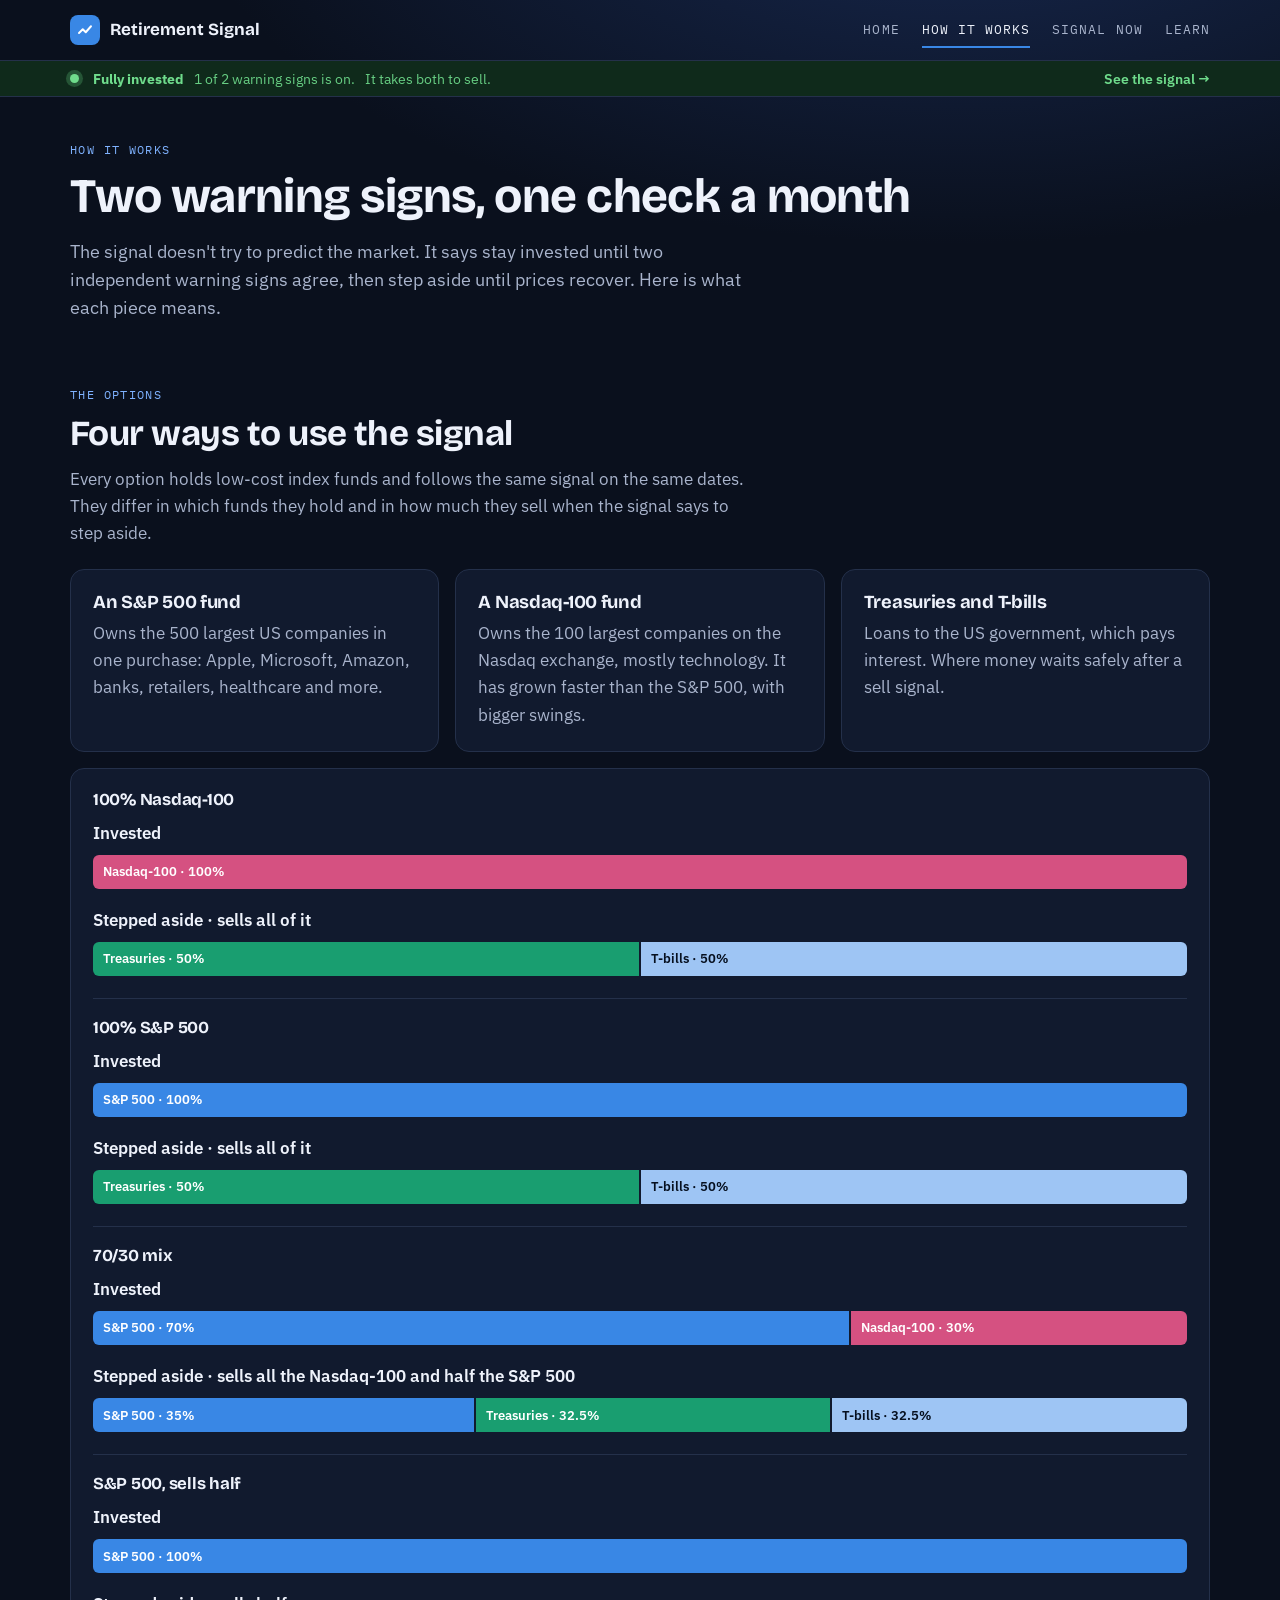
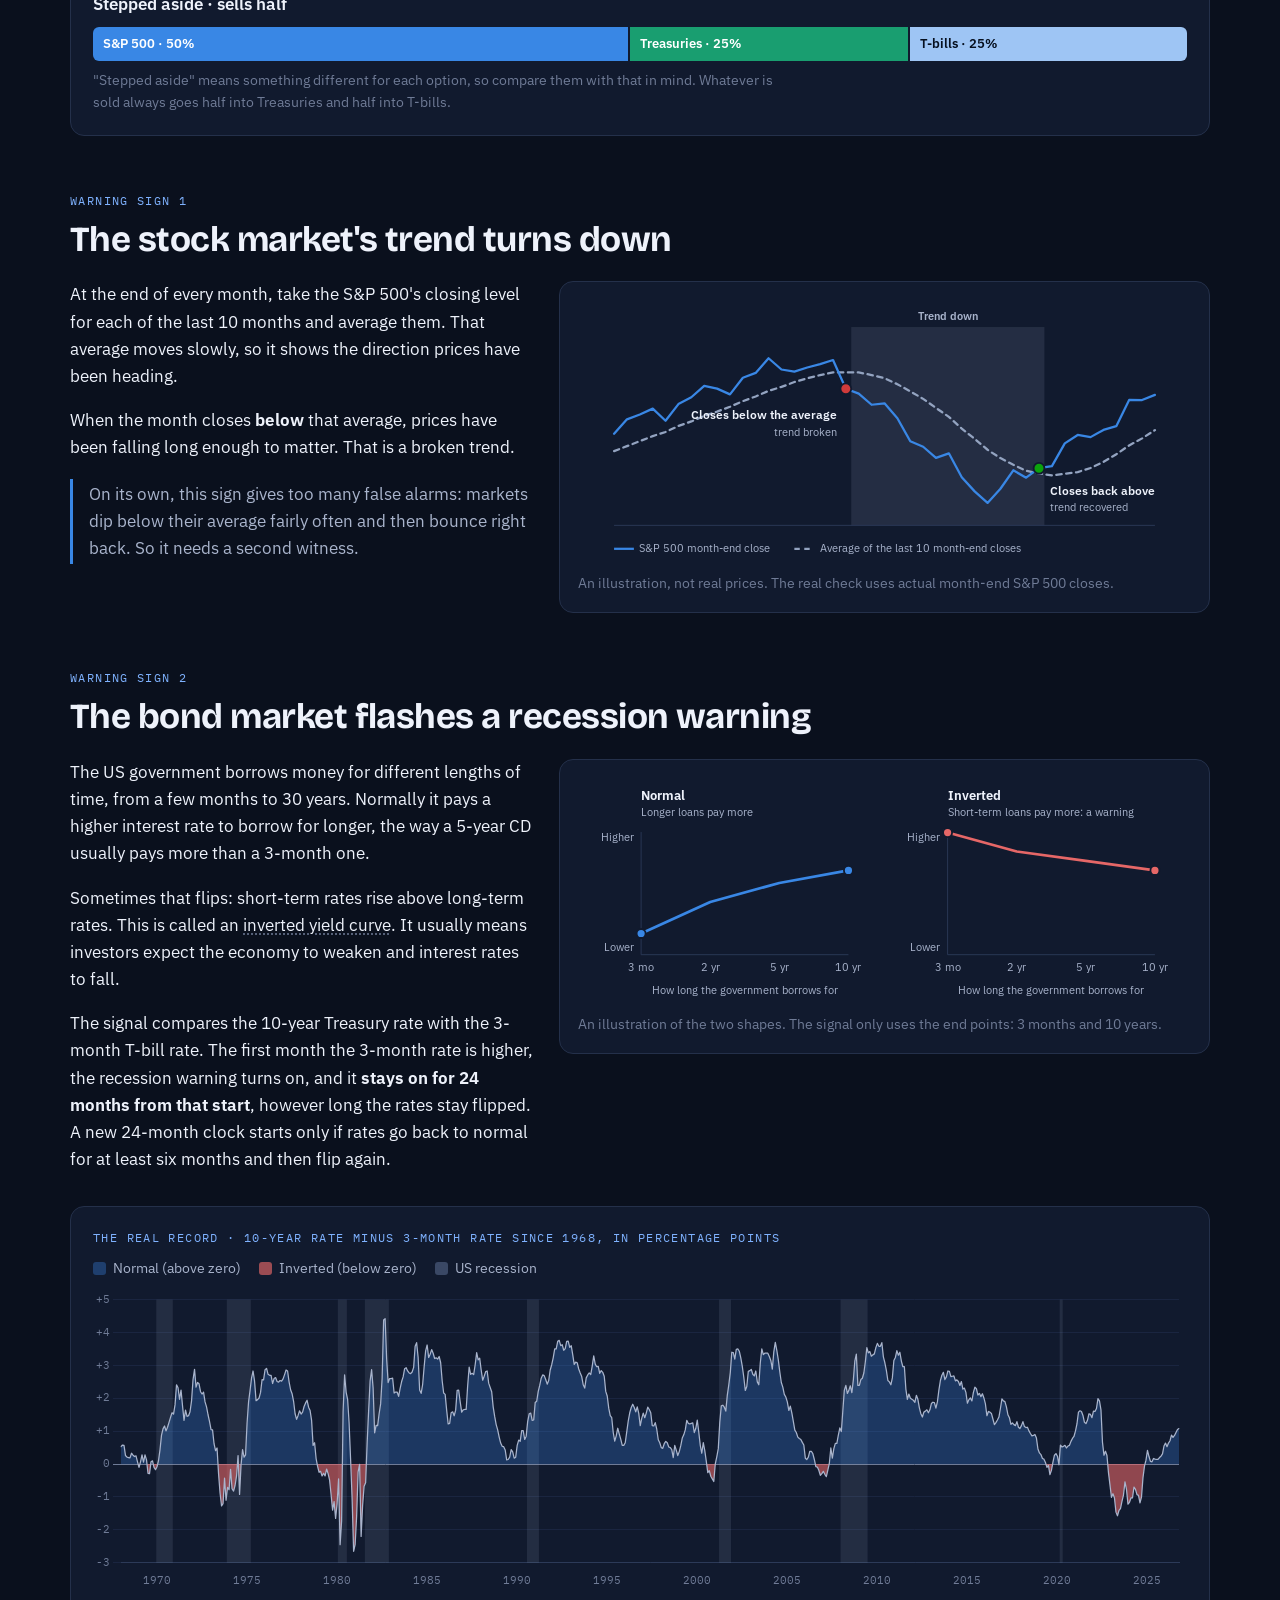
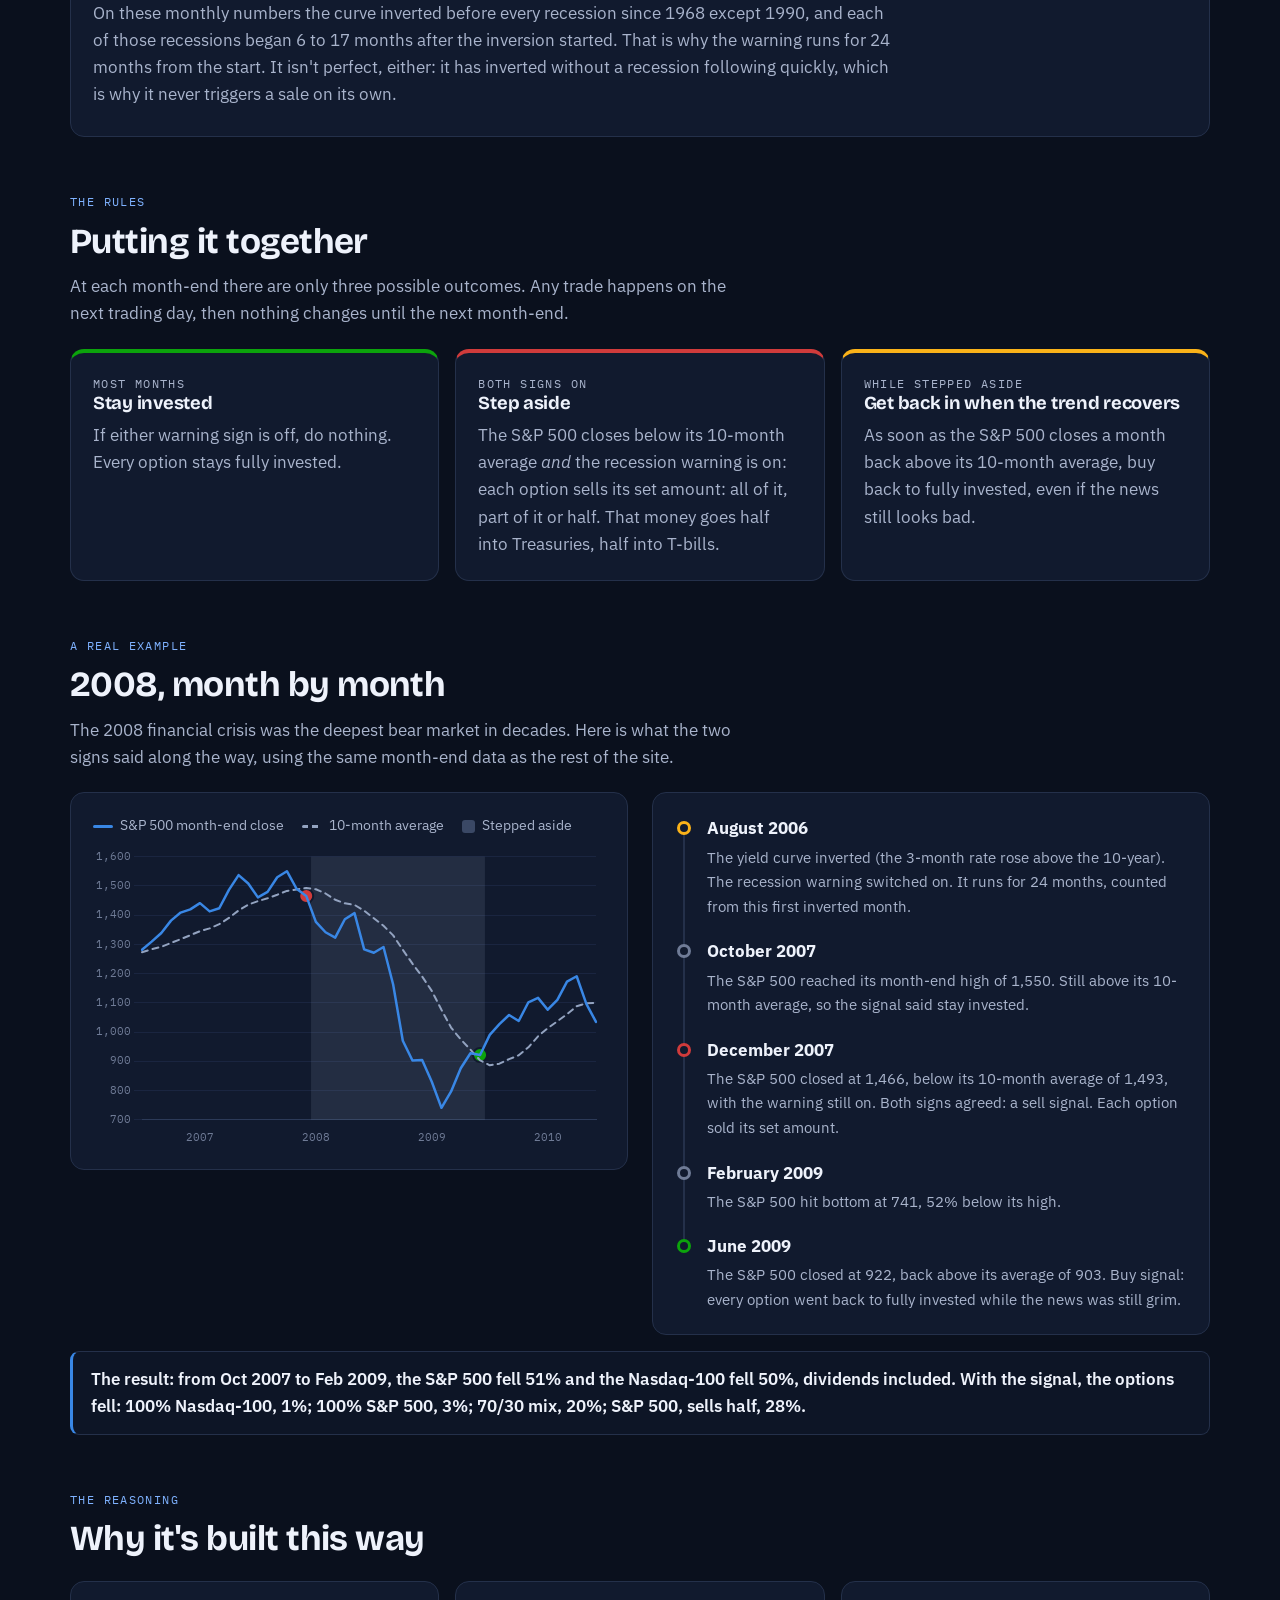
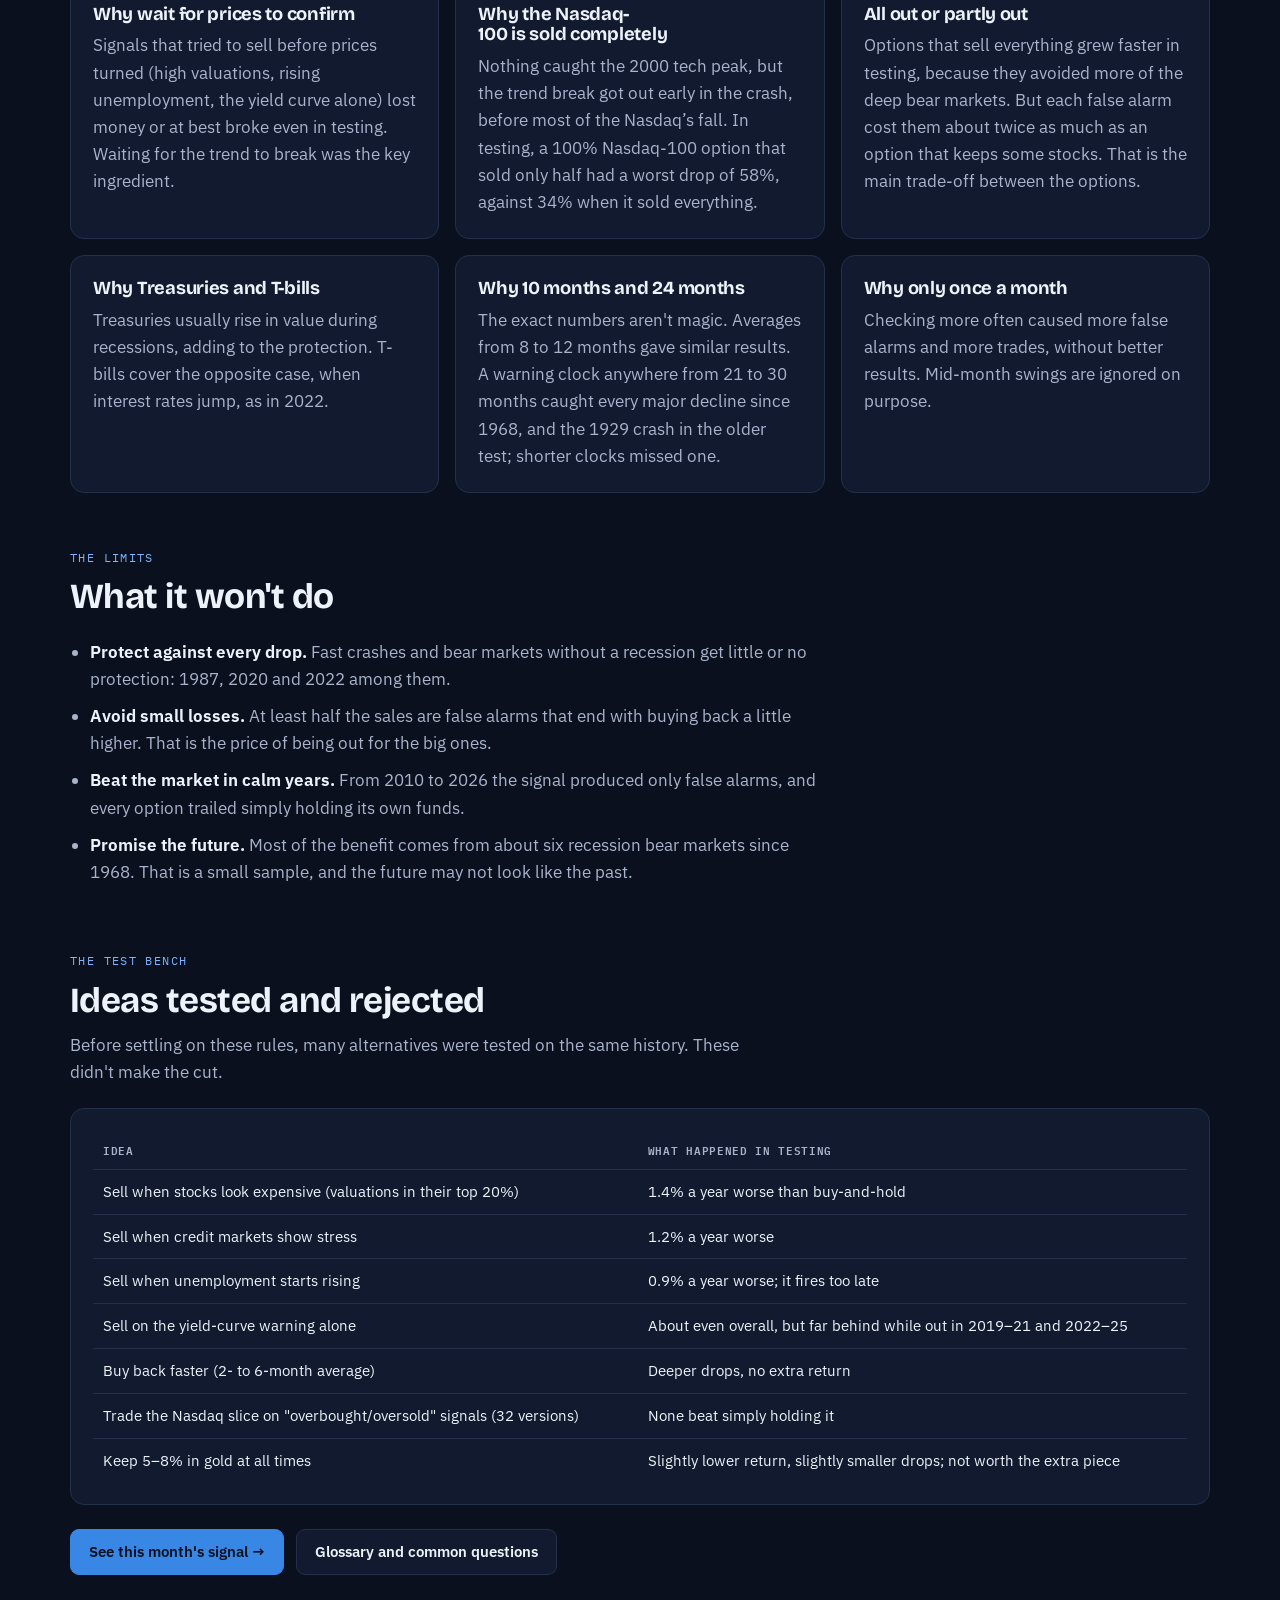
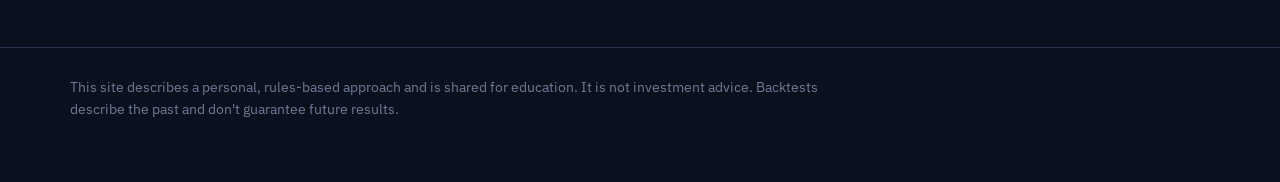
==== commit 7590be99: "Add the 1920-1967 test" ====
--- a/framework.html
+++ b/framework.html
@@ -11,11 +11,11 @@
   <link rel="preconnect" href="https://fonts.gstatic.com" crossorigin>
   <link rel="stylesheet" href="https://fonts.googleapis.com/css2?family=Bricolage+Grotesque:opsz,wght@12..96,400..800&amp;family=IBM+Plex+Mono:wght@400;500;600&amp;family=IBM+Plex+Sans:wght@400;500;600&amp;display=swap">
   <!-- The ?v=... on each file is a version stamp: when it changes, browsers fetch the new file instead of an old saved copy. -->
-  <link rel="stylesheet" href="assets/style.css?v=94b6d9b3">
+  <link rel="stylesheet" href="assets/style.css?v=2f9714df">
   <!-- "defer" = download now, run once the page is ready, in this order: chart library, helpers, this page. -->
   <script defer src="assets/vendor/chart.umd.js?v=4.4.1"></script>
-  <script defer src="assets/common.js?v=94b6d9b3"></script>
-  <script defer src="assets/framework.js?v=94b6d9b3"></script>
+  <script defer src="assets/common.js?v=2f9714df"></script>
+  <script defer src="assets/framework.js?v=2f9714df"></script>
 </head>
 <body data-page="framework" data-charts="yes">
   <header class="nav">
@@ -204,7 +204,7 @@
           <div class="card"><h3>Why the Nasdaq-100 is sold completely</h3><p>Nothing caught the 2000 tech peak, but the trend break got out early in the crash, before most of the Nasdaq’s fall. In testing, a 100% Nasdaq-100 option that sold only half had a worst drop of 58%, against 34% when it sold everything.</p></div>
           <div class="card"><h3>All out or partly out</h3><p>Options that sell everything grew faster in testing, because they avoided more of the deep bear markets. But each false alarm cost them about twice as much as an option that keeps some stocks. That is the main trade-off between the options.</p></div>
           <div class="card"><h3>Why Treasuries and T-bills</h3><p>Treasuries usually rise in value during recessions, adding to the protection. T-bills cover the opposite case, when interest rates jump, as in 2022.</p></div>
-          <div class="card"><h3>Why 10 months and 24 months</h3><p>The exact numbers aren't magic. Averages from 8 to 12 months gave similar results. A warning clock anywhere from 20 to 30 months caught every major decline since 1968; shorter clocks missed one.</p></div>
+          <div class="card"><h3>Why 10 months and 24 months</h3><p>The exact numbers aren't magic. Averages from 8 to 12 months gave similar results. A warning clock anywhere from 21 to 30 months caught every major decline since 1968, and the 1929 crash in the older test; shorter clocks missed one.</p></div>
           <div class="card"><h3>Why only once a month</h3><p>Checking more often caused more false alarms and more trades, without better results. Mid-month swings are ignored on purpose.</p></div>
         </div>
       </div>
--- a/assets/style.css
+++ b/assets/style.css
@@ -179,6 +179,8 @@
 .up { color: var(--good-ink); }
 .down { color: var(--bad-ink); }
 details.more { margin-top: 18px; }
+.section-early .stats + .panel, .section-early .panel + .cards { margin-top: 16px; }
+.section-early .fine { margin-top: 16px; }
 details > summary { cursor: pointer; font-family: var(--font-ui); font-weight: 600; color: var(--link); margin-bottom: 14px; }
 
 /* how it works */
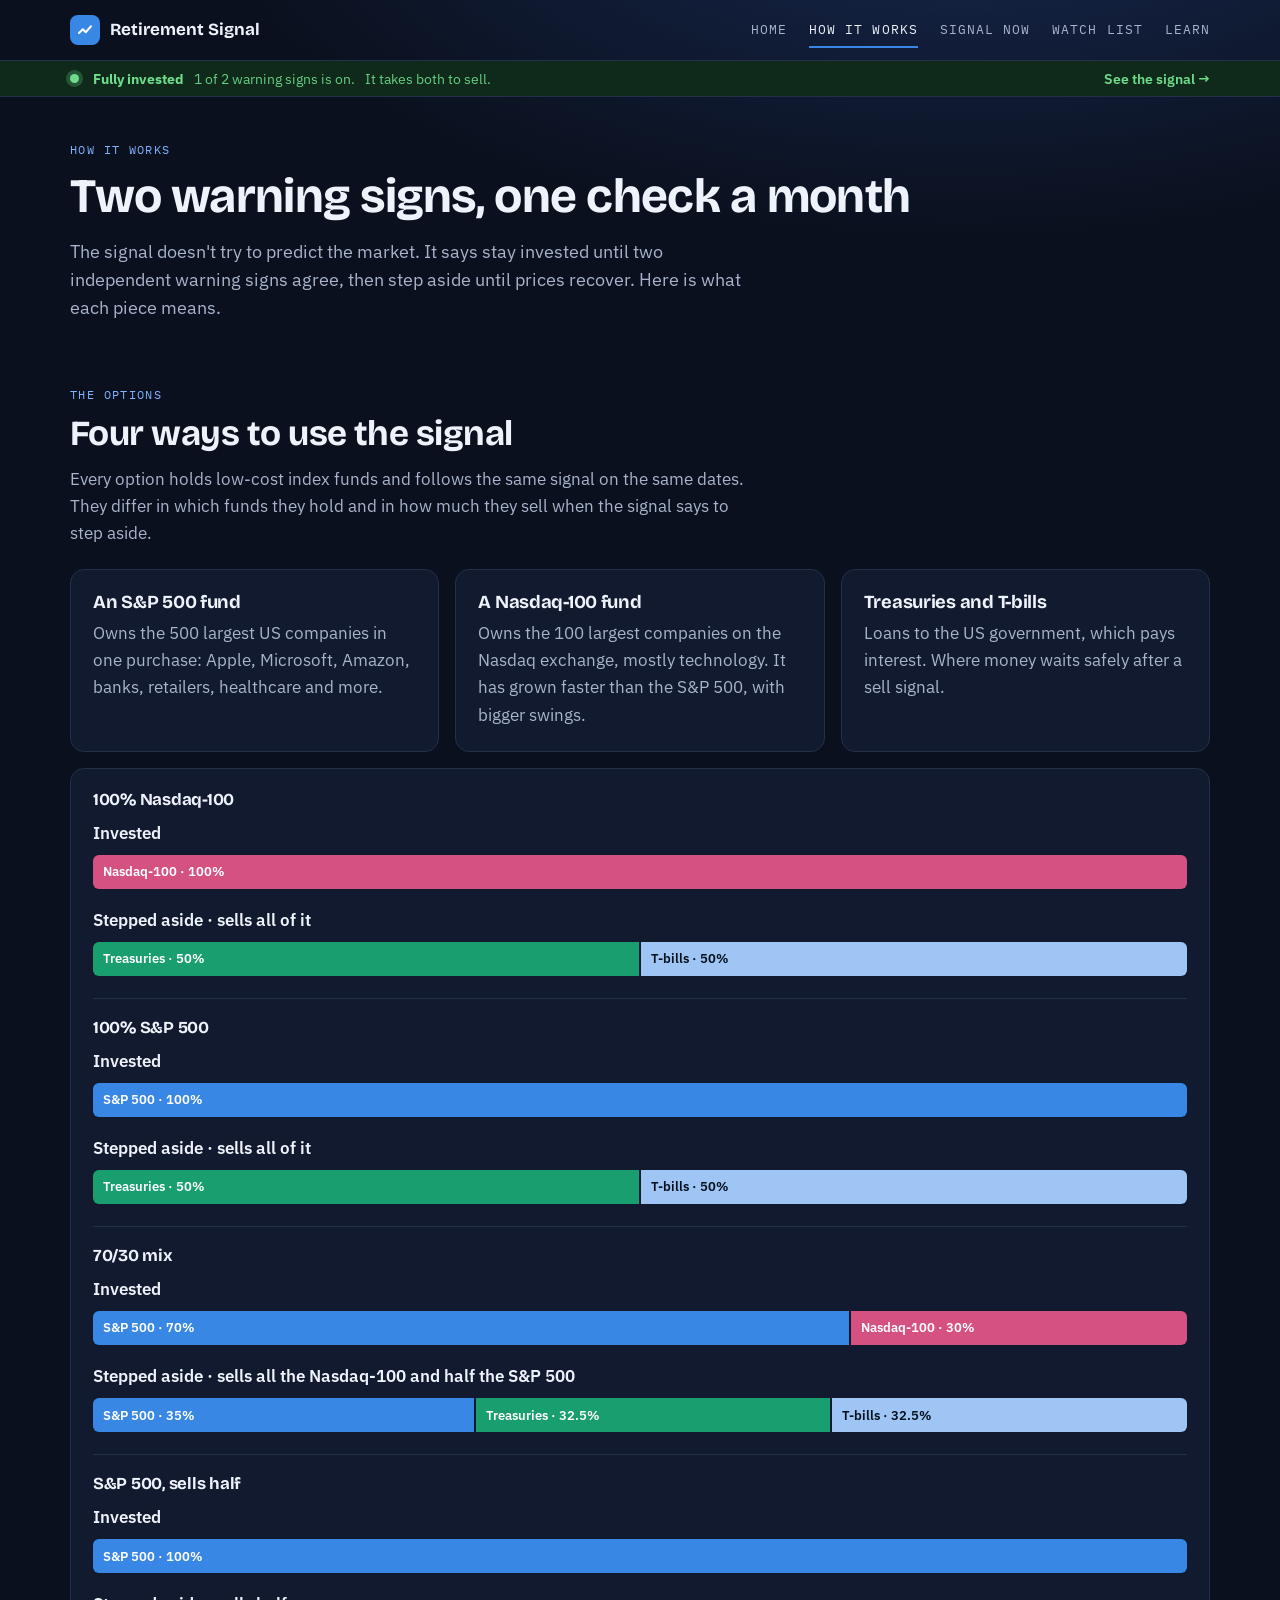
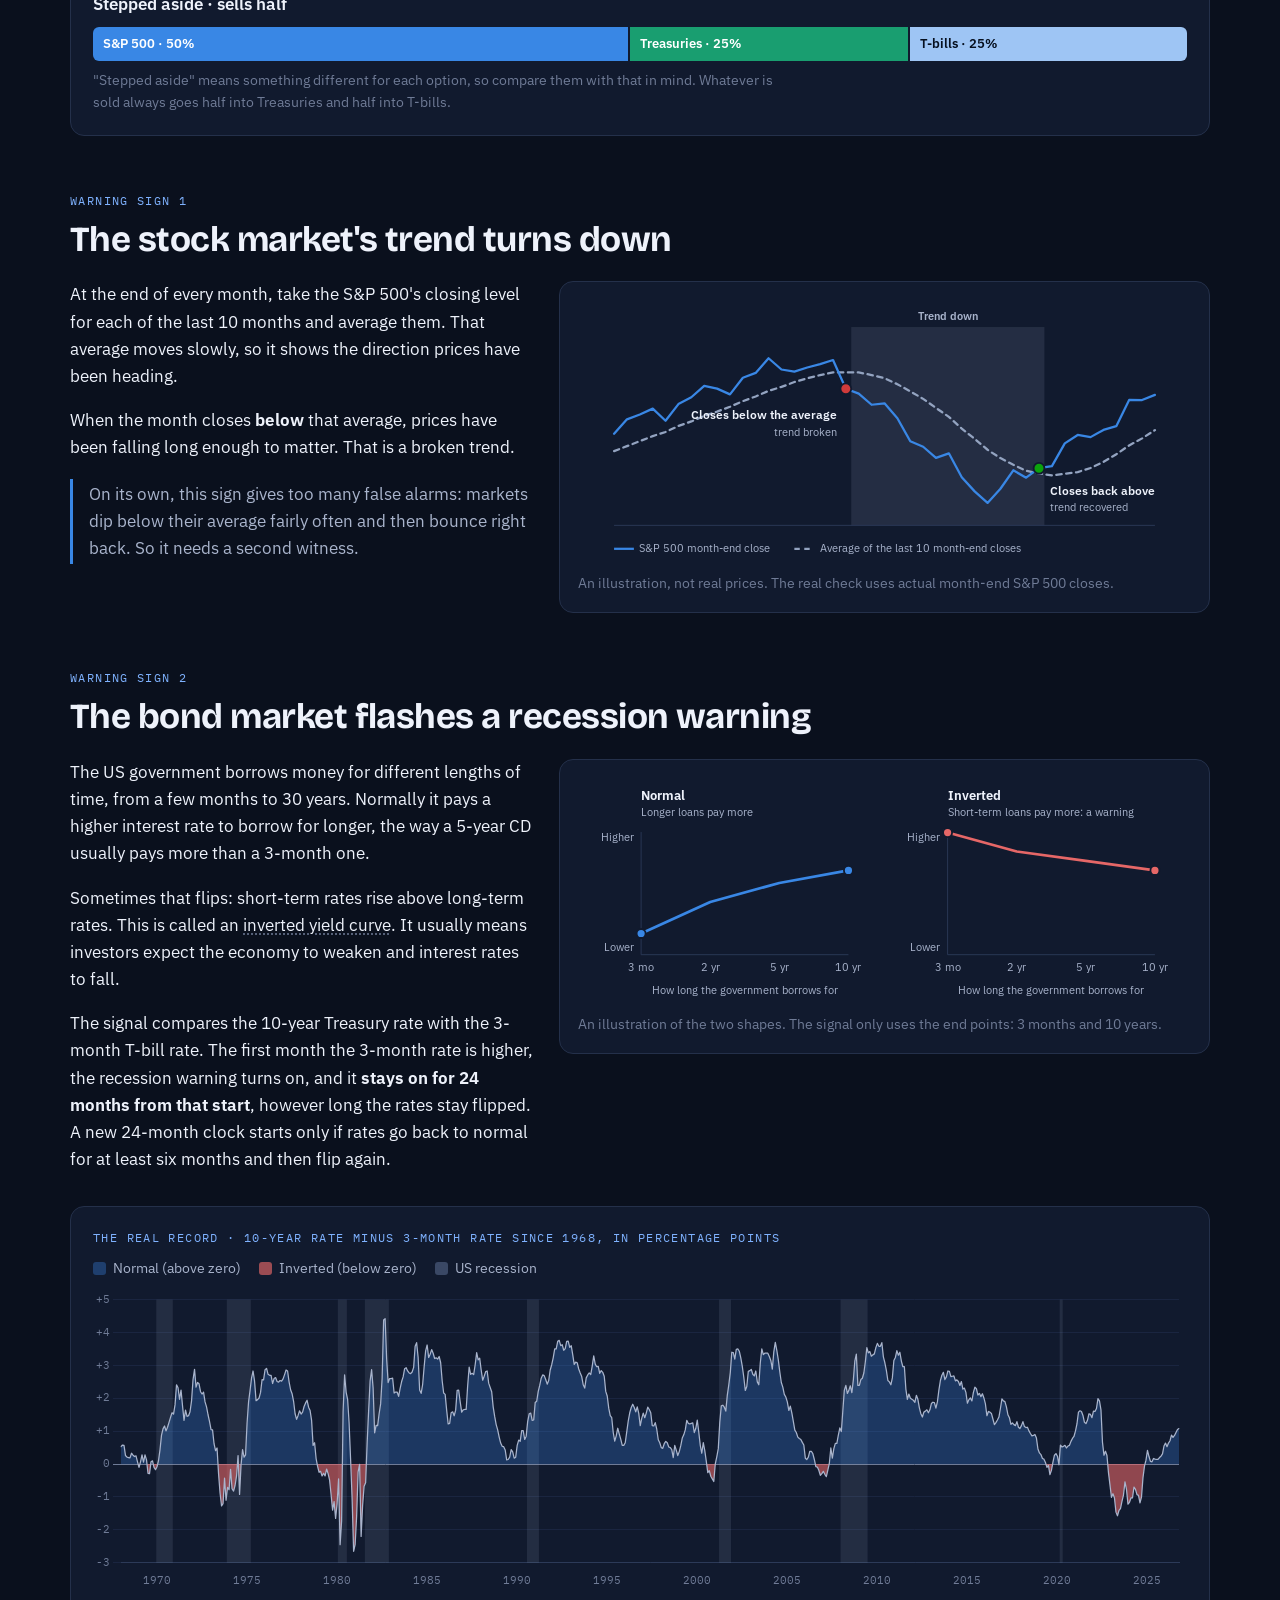
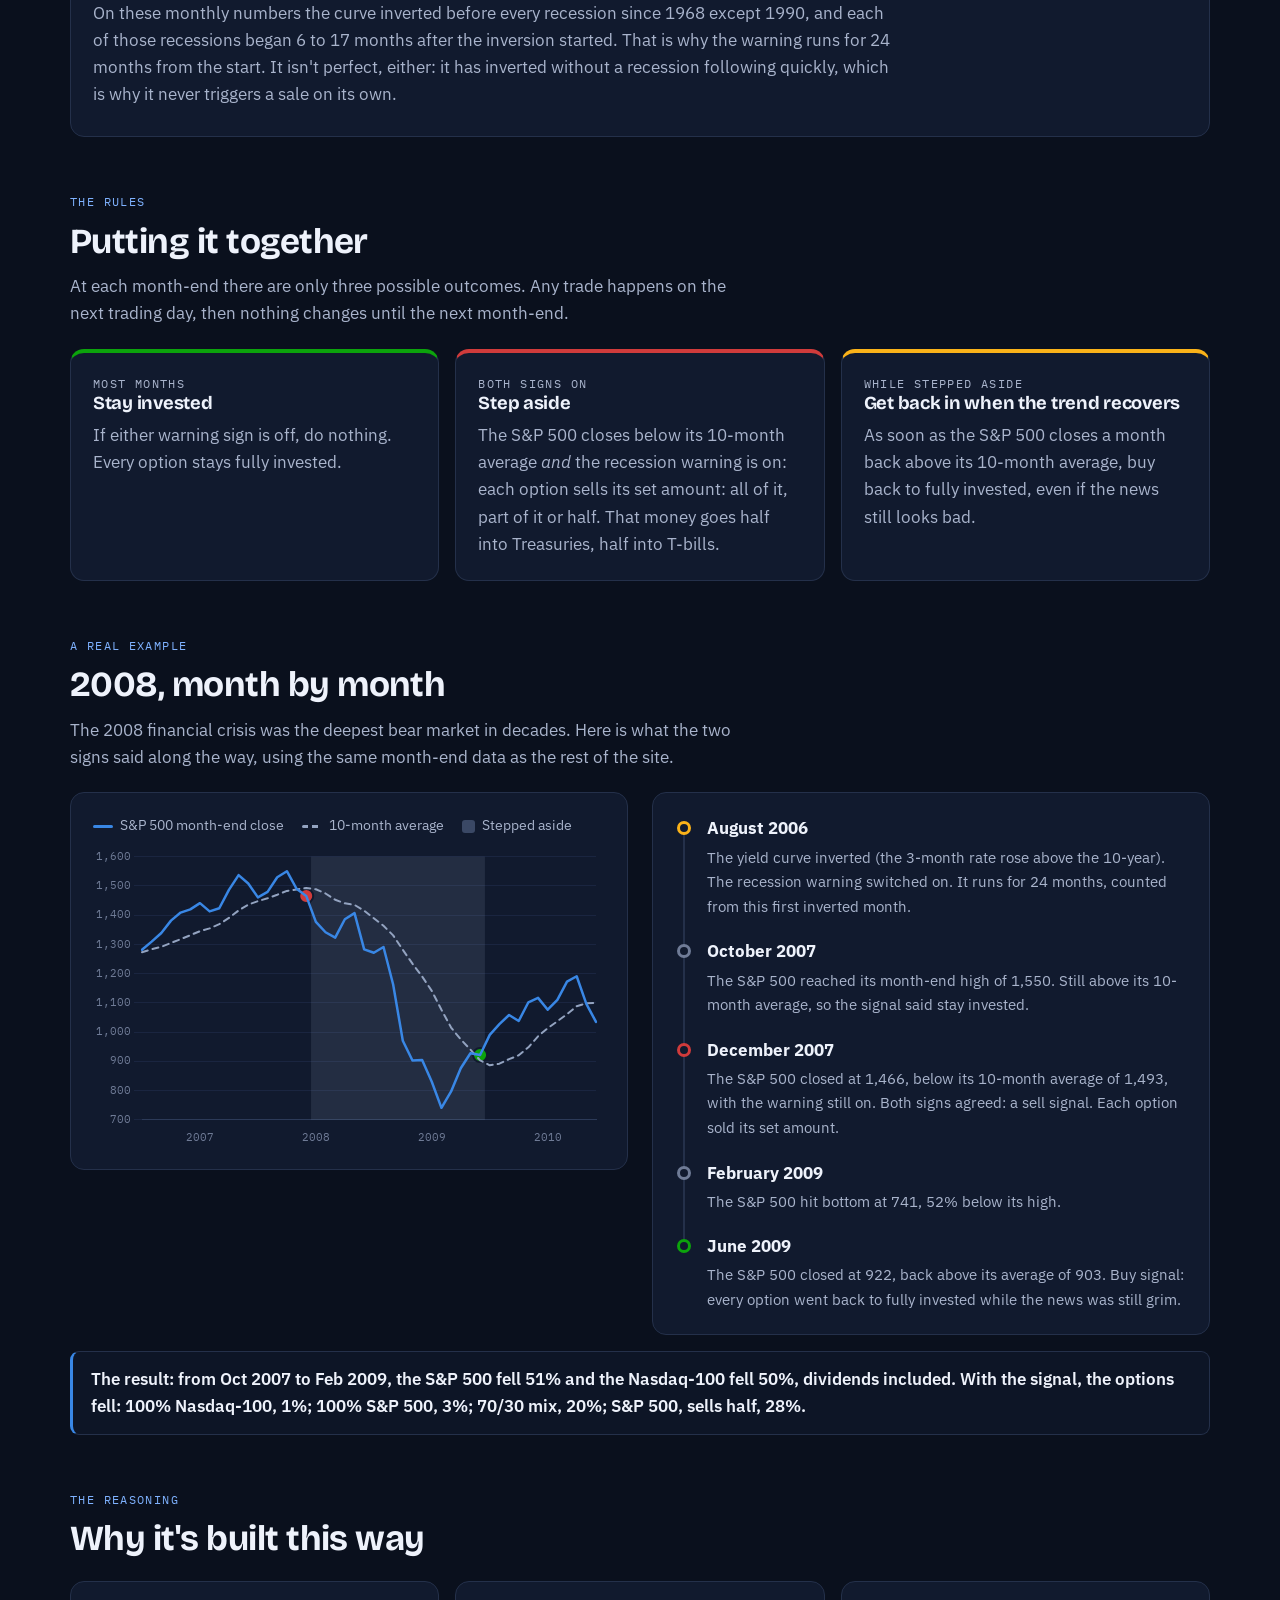
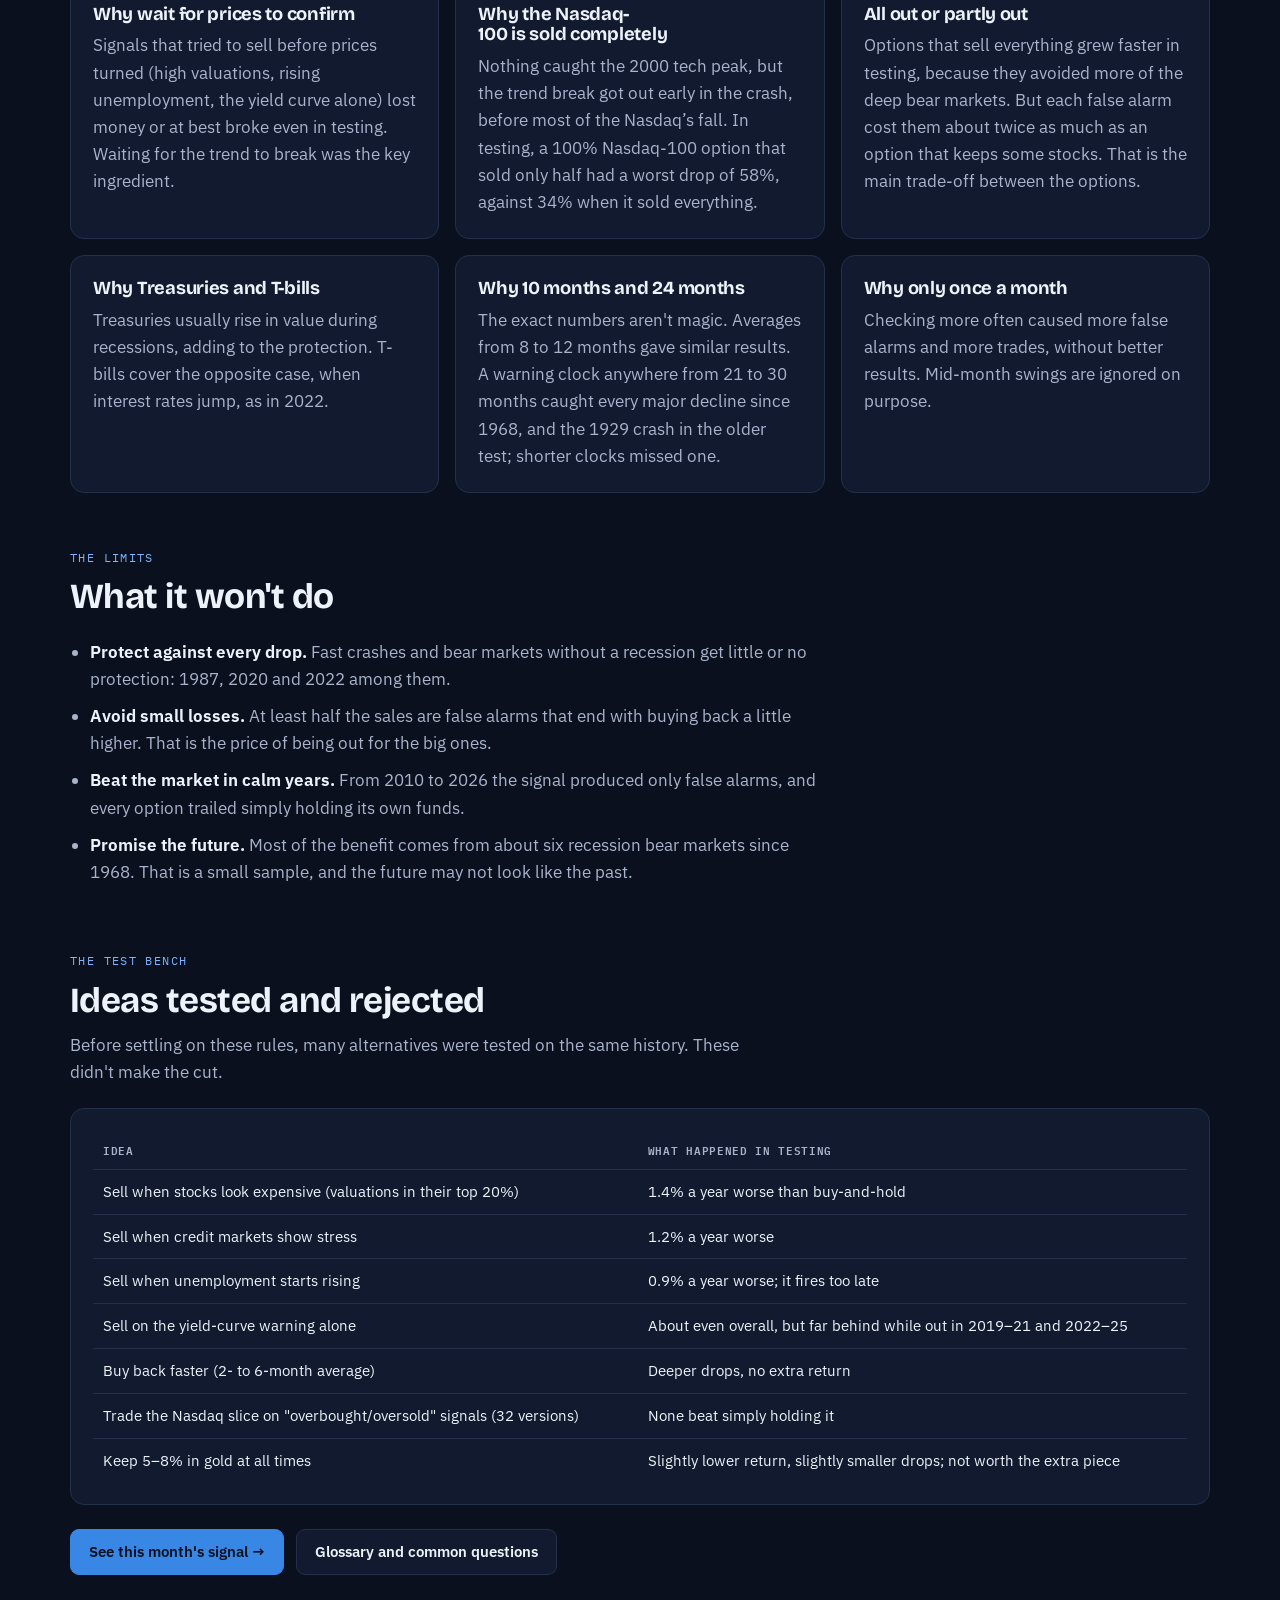
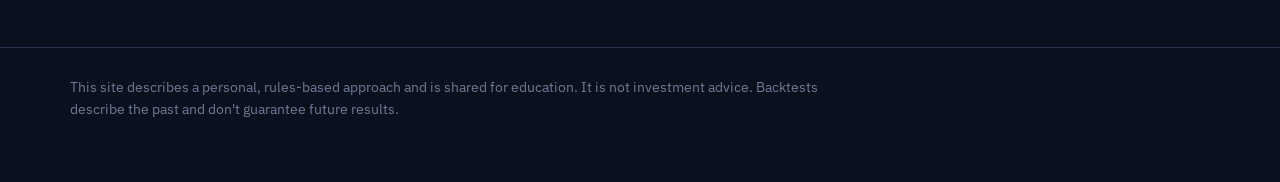
==== commit 03d5cfa7: "Add an automatic Watch list page A new page (watch.html) shows the conditions that could change how " ====
--- a/framework.html
+++ b/framework.html
@@ -25,6 +25,7 @@
         <a class="link" href="index.html">Home</a>
         <a class="link" href="framework.html">How it works</a>
         <a class="link" href="signal.html">Signal now</a>
+        <a class="link" href="watch.html">Watch list</a>
         <a class="link" href="learn.html">Learn</a>
       </nav>
     </div>
--- a/assets/style.css
+++ b/assets/style.css
@@ -371,3 +371,13 @@
 .meter-track { background: linear-gradient(90deg, #3a2c10 0 50%, #12301f 50% 100%); }
 .footer { color: var(--ink-3); }
 @media (max-width: 979px) { .hero-side { order: 3; } }
+
+/* watch list page */
+.watch-key { display: flex; flex-wrap: wrap; align-items: center; gap: 8px 10px; margin-top: 14px; }
+.watch-key .pill { margin-left: 10px; }
+.watch-key .pill:first-child { margin-left: 0; }
+.watch-item h3 { font-size: 1.2rem; margin: 12px 0 10px; }
+.watch-item p { color: var(--ink-2); }
+.watch-item .kv { margin-bottom: 14px; }
+.watch-item .fine { margin: 0; }
+.watch-item .stale { color: var(--warn-ink); margin-bottom: 6px; }
